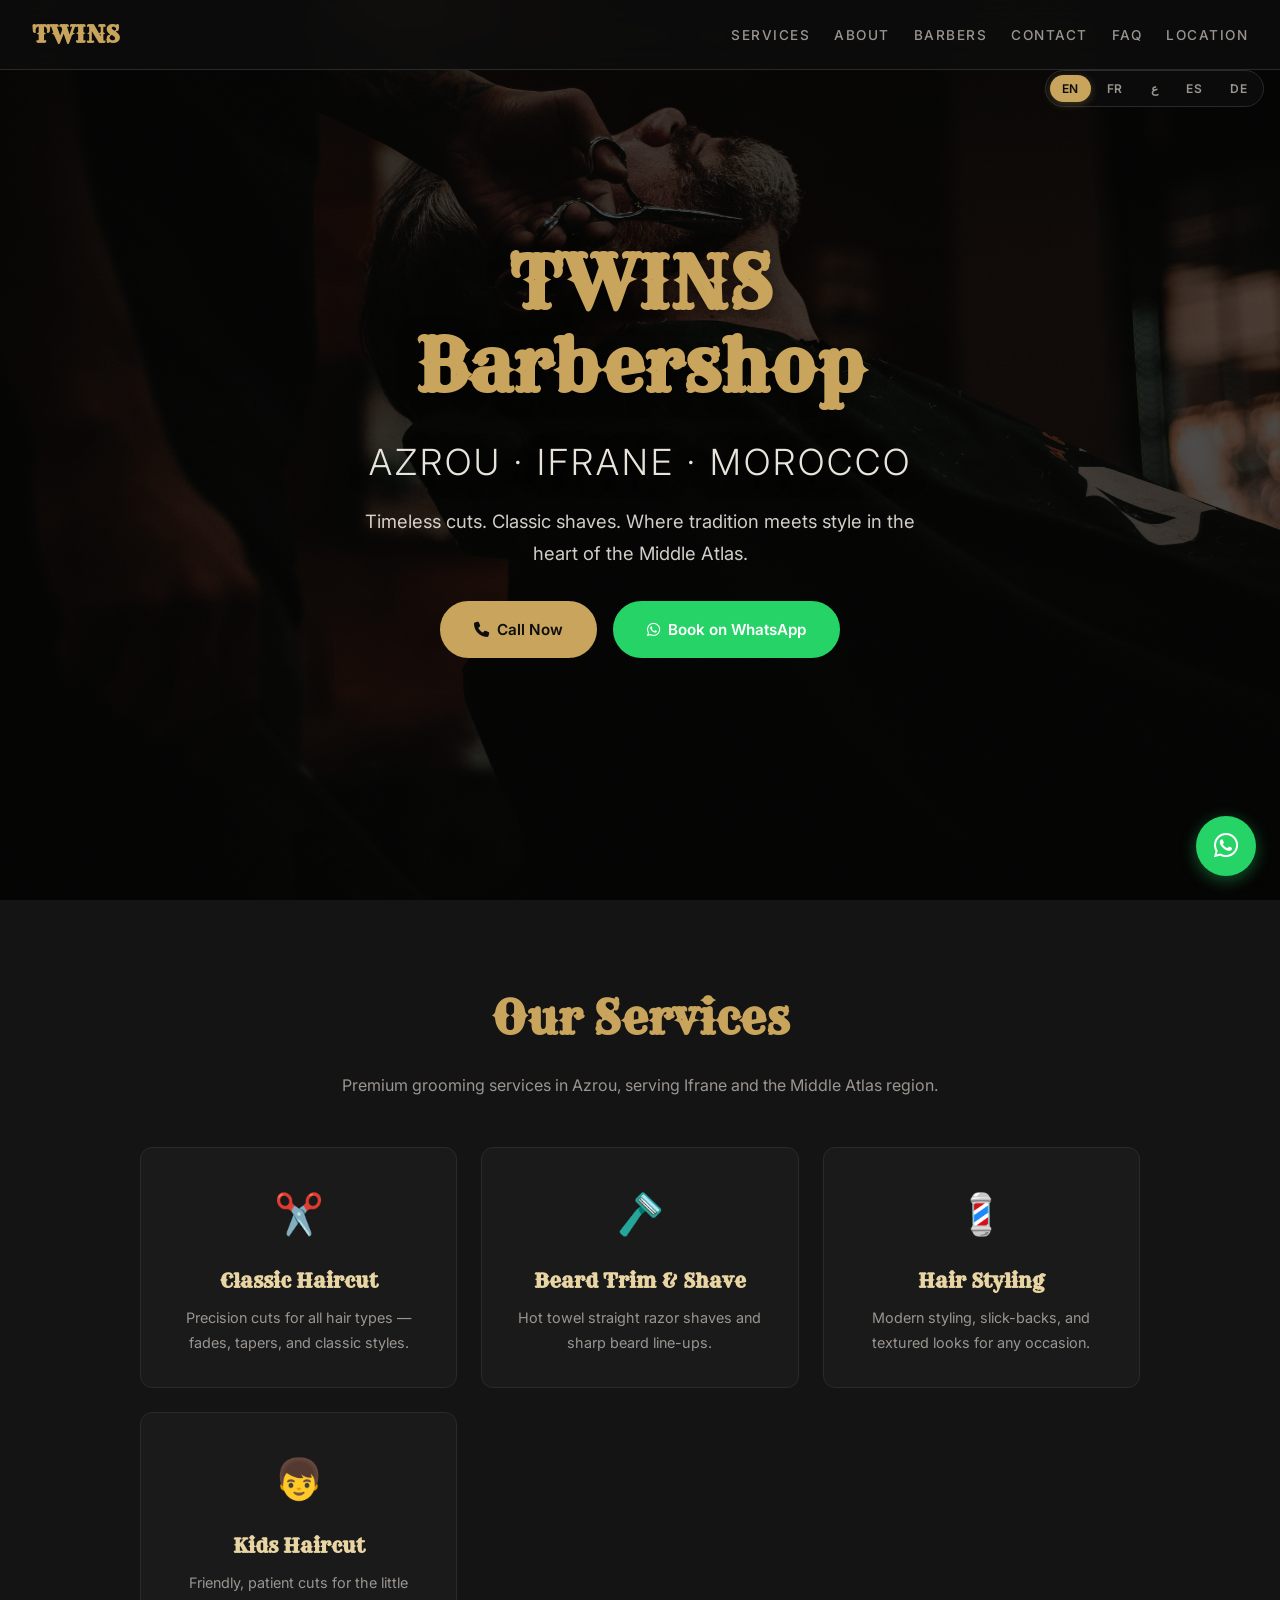
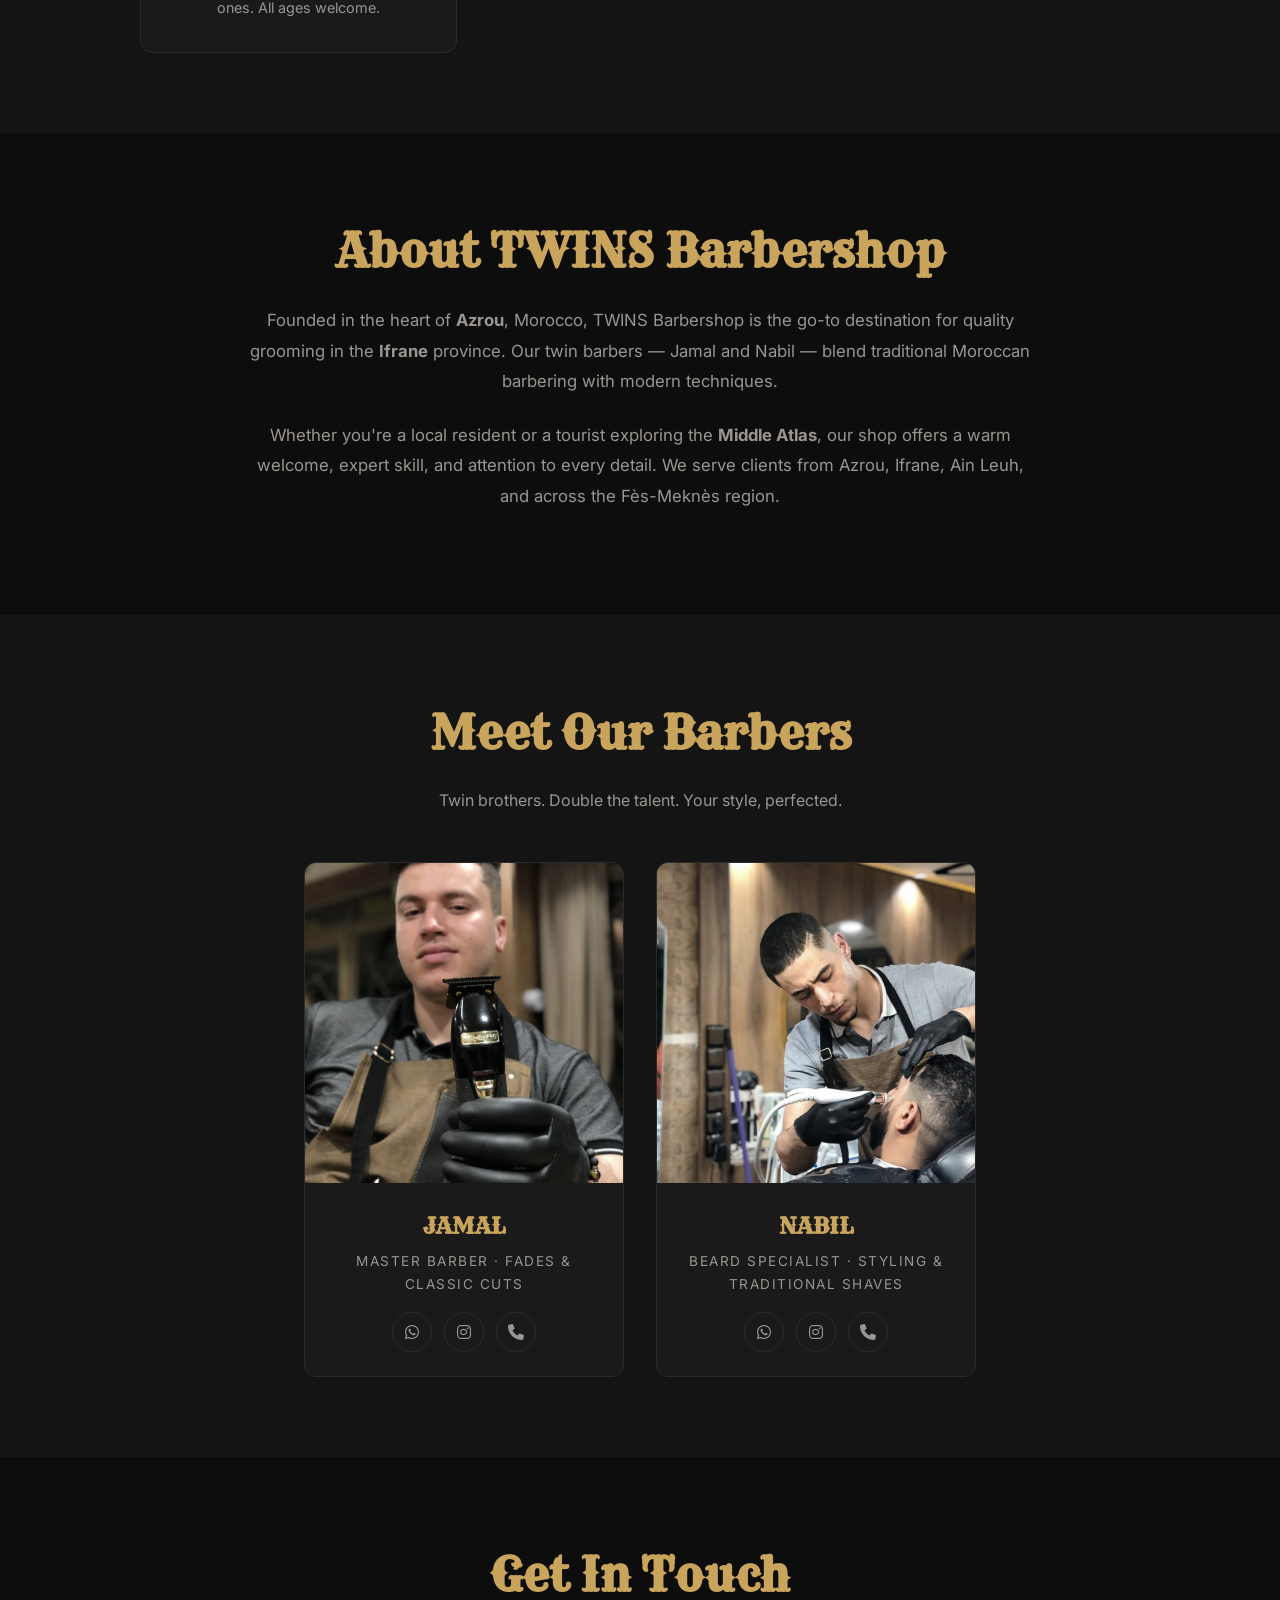
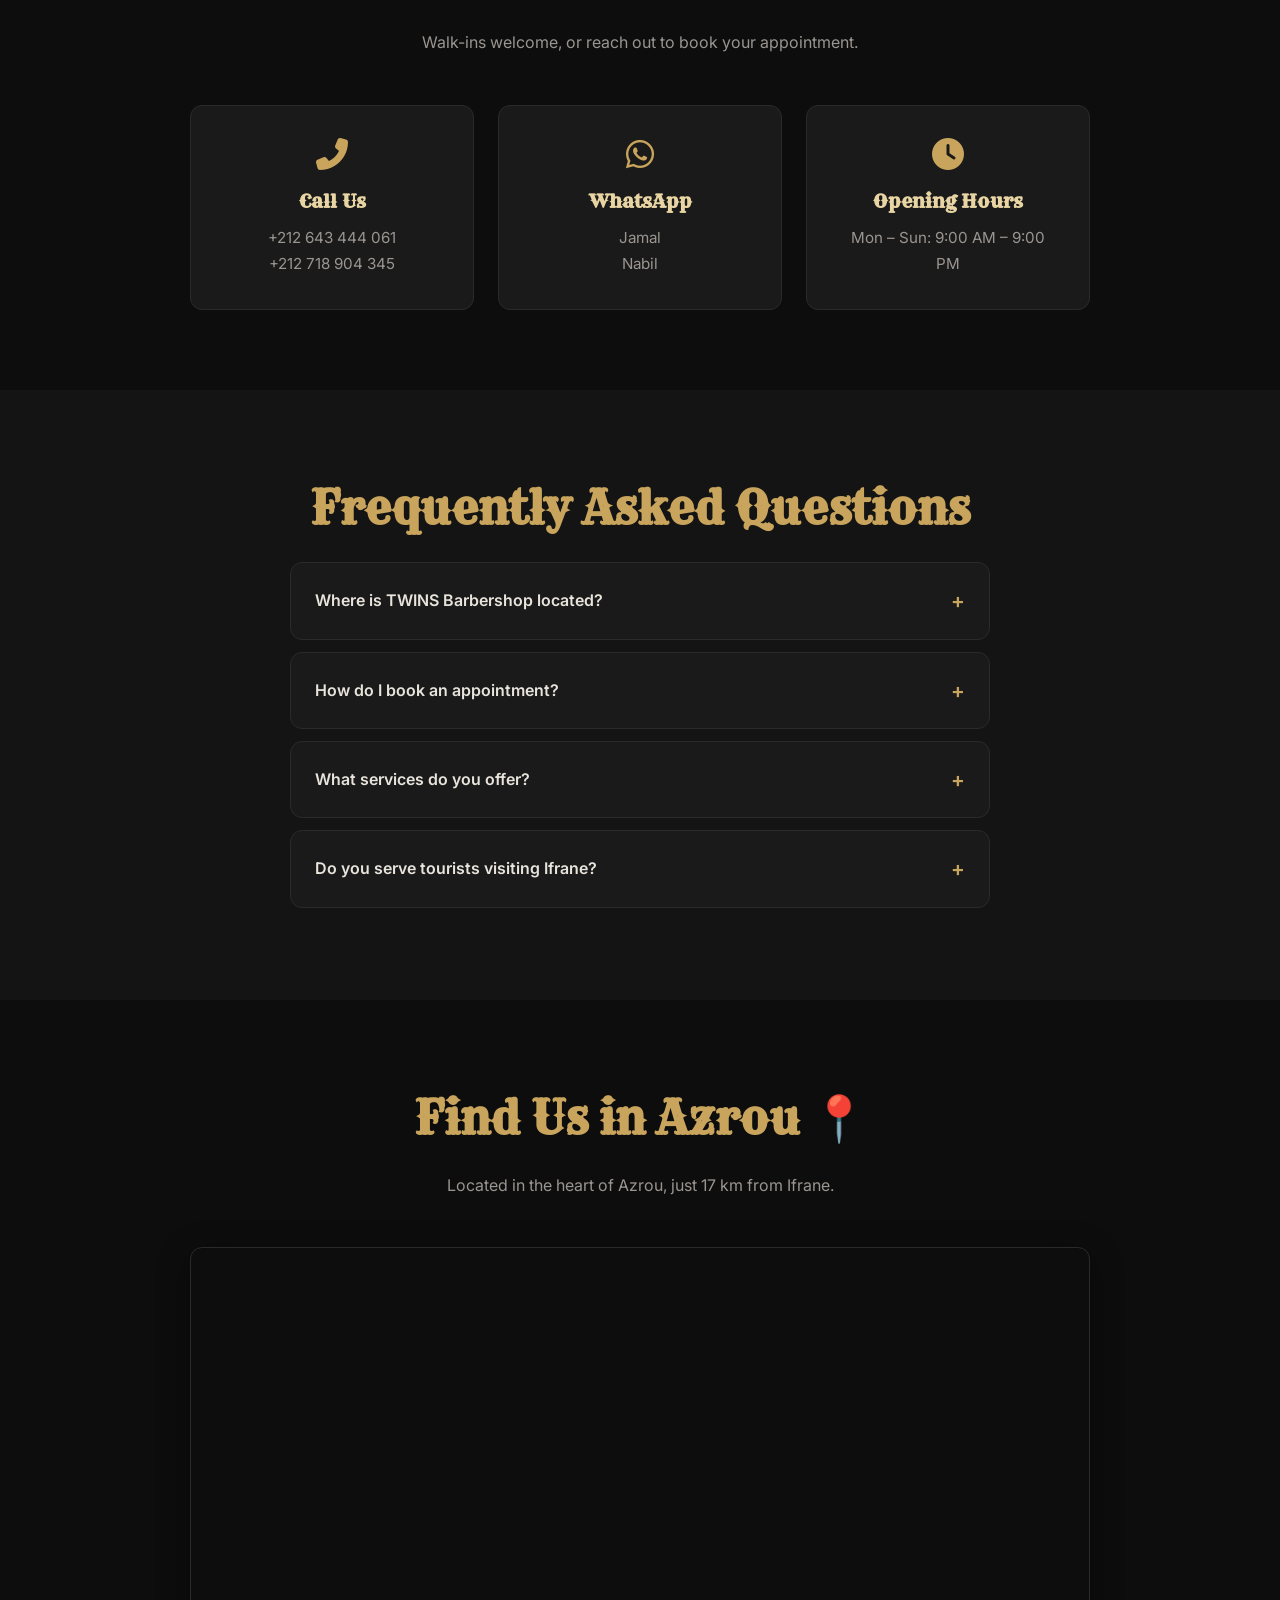
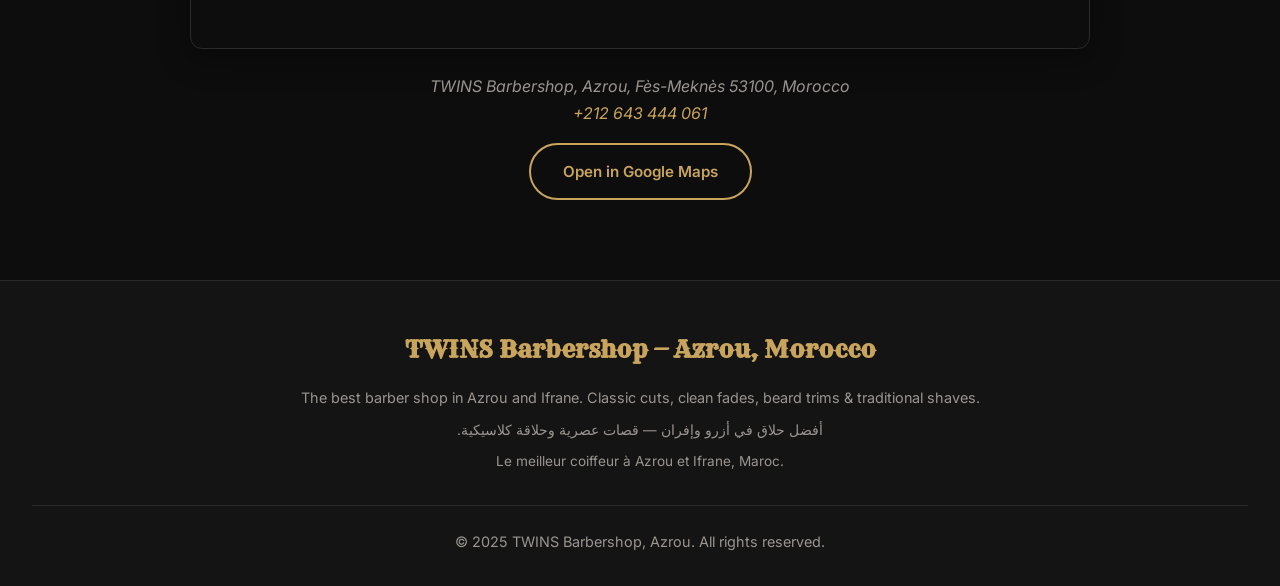
==== index.html @ 50f831d4 "TWINS" ====
<!DOCTYPE html>
<html lang="en">
<head>
  <meta charset="UTF-8">
  <meta name="viewport" content="width=device-width, initial-scale=1.0">

  <!-- ══════════════════════════════════════
       PRIMARY SEO META TAGS
       Highly optimized title + description targeting
       multilingual local keywords
  ══════════════════════════════════════ -->
  <title>TWINS Barbershop | Best Barber in Azrou & Ifrane | حلاق أزرو | Coiffeur Azrou</title>
  <meta name="description" content="TWINS Barbershop – The #1 barber in Azrou & Ifrane, Morocco. Classic haircuts, fades, beard trims & traditional shaves. Coiffeur Azrou, حلاق أزرو وإفران, peluquería Ifrane, Friseur Ifrane. Walk-ins welcome.">
  <meta name="keywords" content="barber azrou, barbershop ifrane, haircut morocco, coiffeur azrou, coiffeur ifrane, حلاق أزرو, حلاق إفران, peluquería ifrane, peluquería azrou, Friseur Ifrane, Friseur Azrou, TWINS barbershop, beard trim azrou, fade azrou, morocco barber, salon de coiffure azrou">
  <meta name="robots" content="index, follow">
  <meta name="author" content="TWINS Barbershop">
  <meta name="geo.region" content="MA-05">
  <meta name="geo.placename" content="Azrou, Ifrane, Morocco">
  <meta name="geo.position" content="33.443702;-5.228286">
  <meta name="ICBM" content="33.443702, -5.228286">
  <link rel="canonical" href="https://twins-barber.vercel.app/">

  <!-- ══════════════════════════════════════
       HREFLANG – Multi-language targeting (5 languages)
  ══════════════════════════════════════ -->
  <link rel="alternate" hreflang="en" href="https://twins-barber.vercel.app/">
  <link rel="alternate" hreflang="fr" href="https://twins-barber.vercel.app/">
  <link rel="alternate" hreflang="ar" href="https://twins-barber.vercel.app/">
  <link rel="alternate" hreflang="es" href="https://twins-barber.vercel.app/">
  <link rel="alternate" hreflang="de" href="https://twins-barber.vercel.app/">
  <link rel="alternate" hreflang="x-default" href="https://twins-barber.vercel.app/">

  <!-- ══════════════════════════════════════
       OPEN GRAPH (Facebook / WhatsApp shares)
  ══════════════════════════════════════ -->
  <meta property="og:type" content="local.business">
  <meta property="og:title" content="TWINS Barbershop – Best Barber in Azrou & Ifrane, Morocco">
  <meta property="og:description" content="Timeless cuts. Classic shaves. The best barbershop in Azrou and Ifrane. Book via WhatsApp. حلاق أزرو وإفران.">
  <meta property="og:url" content="https://twins-barber.vercel.app/">
  <meta property="og:image" content="https://twins-barber.vercel.app/TTT.png">
  <meta property="og:locale" content="en_US">
  <meta property="og:locale:alternate" content="fr_MA">
  <meta property="og:locale:alternate" content="ar_MA">
  <meta property="og:locale:alternate" content="es_ES">
  <meta property="og:locale:alternate" content="de_DE">
  <meta property="og:site_name" content="TWINS Barbershop">

  <!-- ══════════════════════════════════════
       TWITTER CARD
  ══════════════════════════════════════ -->
  <meta name="twitter:card" content="summary_large_image">
  <meta name="twitter:title" content="TWINS Barbershop – Azrou & Ifrane, Morocco">
  <meta name="twitter:description" content="Timeless cuts & classic shaves in Azrou and Ifrane. Walk-ins welcome.">
  <meta name="twitter:image" content="https://twins-barber.vercel.app/TTT.png">

  <!-- ══════════════════════════════════════
       STRUCTURED DATA – BarberShop (JSON-LD)
       #1 factor for Google Maps & local search
  ══════════════════════════════════════ -->
  <script type="application/ld+json">
  {
    "@context": "https://schema.org",
    "@type": "BarberShop",
    "name": "TWINS Barbershop",
    "alternateName": ["TWINS Barber Shop", "توينز حلاقة", "TWINS Coiffeur", "TWINS Peluquería", "TWINS Friseur"],
    "description": "TWINS Barbershop in Azrou, Morocco. Offering classic haircuts, fades, beard trims, and traditional shaves. The top barber in Azrou and Ifrane.",
    "url": "https://twins-barber.vercel.app/",
    "logo": "https://twins-barber.vercel.app/TTT.png",
    "image": "https://twins-barber.vercel.app/TTT.png",
    "telephone": "+212643444061",
    "priceRange": "$$",
    "currenciesAccepted": "MAD",
    "paymentAccepted": "Cash",
    "address": {
      "@type": "PostalAddress",
      "streetAddress": "Azrou",
      "addressLocality": "Azrou",
      "addressRegion": "Fès-Meknès",
      "postalCode": "53100",
      "addressCountry": "MA"
    },
    "geo": {
      "@type": "GeoCoordinates",
      "latitude": 33.443702,
      "longitude": -5.228286
    },
    "hasMap": "https://maps.app.goo.gl/sYo4V9RPTBpxhGgj9",
    "areaServed": [
      { "@type": "City", "name": "Azrou" },
      { "@type": "City", "name": "Ifrane" }
    ],
    "sameAs": [
      "https://instagram.com/jamalea23",
      "https://instagram.com/asahssah__"
    ],
    "employee": [
      { "@type": "Person", "name": "Jamal", "jobTitle": "Barber", "sameAs": "https://instagram.com/jamalea23" },
      { "@type": "Person", "name": "Nabil", "jobTitle": "Barber", "sameAs": "https://instagram.com/asahssah__" }
    ],
    "openingHours": "Mo-Su 09:00-21:00"
  }
  </script>

  <!-- FAQ Structured Data for "People Also Ask" -->
  <script type="application/ld+json">
  {
    "@context": "https://schema.org",
    "@type": "FAQPage",
    "mainEntity": [
      {
        "@type": "Question", "name": "Where is TWINS Barbershop located?",
        "acceptedAnswer": { "@type": "Answer", "text": "TWINS Barbershop is located in Azrou, Morocco, near Ifrane (17 km). Find us on Google Maps." }
      },
      {
        "@type": "Question", "name": "How do I book at TWINS Barbershop Azrou?",
        "acceptedAnswer": { "@type": "Answer", "text": "Book via WhatsApp: Jamal +212643444061 or Nabil +212718904345. Walk-ins welcome." }
      },
      {
        "@type": "Question", "name": "What services does TWINS Barbershop offer?",
        "acceptedAnswer": { "@type": "Answer", "text": "Classic haircuts, fades, beard trims, and traditional straight razor shaves." }
      },
      {
        "@type": "Question", "name": "أين يقع صالون TWINS للحلاقة؟",
        "acceptedAnswer": { "@type": "Answer", "text": "يقع صالون TWINS للحلاقة في مدينة أزرو بالمغرب، ويخدم عملاء من إفران أيضاً." }
      },
      {
        "@type": "Question", "name": "Où se trouve TWINS Barbershop ?",
        "acceptedAnswer": { "@type": "Answer", "text": "TWINS Barbershop est situé à Azrou, Maroc, à 17 km d'Ifrane." }
      }
    ]
  }
  </script>

  <!-- Fonts & Icons -->
  <link rel="stylesheet" href="style.css">
  <link rel="icon" type="image/png" href="TTT.png">
  <link rel="apple-touch-icon" href="TTT.png">
  <link rel="stylesheet" href="https://cdnjs.cloudflare.com/ajax/libs/font-awesome/6.5.0/css/all.min.css">
  <link rel="preconnect" href="https://fonts.googleapis.com">
  <link rel="preconnect" href="https://fonts.gstatic.com" crossorigin>
  <link rel="preconnect" href="https://cdnjs.cloudflare.com">
</head>

<body>

  <!-- ══════════════════════════════════════
       LANGUAGE SWITCHER – 5 languages
  ══════════════════════════════════════ -->
  <div class="lang-switcher" id="langSwitcher" role="navigation" aria-label="Language switcher">
    <button class="lang-btn active" data-lang="en" aria-label="English">EN</button>
    <button class="lang-btn" data-lang="fr" aria-label="Français">FR</button>
    <button class="lang-btn" data-lang="ar" aria-label="العربية">ع</button>
    <button class="lang-btn" data-lang="es" aria-label="Español">ES</button>
    <button class="lang-btn" data-lang="de" aria-label="Deutsch">DE</button>
  </div>

  <!-- ══════════════════════════════════════
       NAVIGATION – Anchor links for internal SEO
  ══════════════════════════════════════ -->
  <nav class="navbar" id="navbar">
    <a href="#" class="nav-logo">TWINS</a>
    <button class="nav-toggle" id="navToggle" aria-label="Toggle navigation"><i class="fas fa-bars"></i></button>
    <ul class="nav-links" id="navLinks">
      <li><a href="#services" data-i18n="nav_services">Services</a></li>
      <li><a href="#about" data-i18n="nav_about">About</a></li>
      <li><a href="#team" data-i18n="nav_team">Barbers</a></li>
      <li><a href="#contact" data-i18n="nav_contact">Contact</a></li>
      <li><a href="#faq" data-i18n="nav_faq">FAQ</a></li>
      <li><a href="#map" data-i18n="nav_map">Location</a></li>
    </ul>
  </nav>

  <!-- ══════════════════════════════════════
       HERO SECTION – H1 with primary keywords
  ══════════════════════════════════════ -->
  <section class="hero" id="hero" aria-label="Hero banner">
    <div class="hero-bg" role="img" aria-label="TWINS Barbershop interior in Azrou Morocco"></div>
    <div class="hero-content">
      <h1 data-i18n="hero_title">TWINS<br>Barbershop<br><span style="font-size:0.5em;color:var(--text-light);font-family:var(--font-body);font-weight:300;letter-spacing:3px;">AZROU · IFRANE · MOROCCO</span></h1>
      <p class="hero-sub" data-i18n="hero_sub">Timeless cuts. Classic shaves. Where tradition meets style in the heart of the Middle Atlas.</p>
      <div class="hero-cta">
        <a href="tel:+212643444061" class="btn btn-gold" id="cta-call"><i class="fas fa-phone"></i> <span data-i18n="cta_call">Call Now</span></a>
        <a href="https://wa.me/212643444061" target="_blank" rel="noopener noreferrer" class="btn btn-whatsapp" id="cta-whatsapp"><i class="fab fa-whatsapp"></i> <span data-i18n="cta_whatsapp">Book on WhatsApp</span></a>
      </div>
    </div>
  </section>

  <!-- ══════════════════════════════════════
       SERVICES SECTION
  ══════════════════════════════════════ -->
  <section class="section services" id="services" aria-labelledby="services-heading">
    <h2 class="section-title" id="services-heading" data-i18n="services_title">Our Services</h2>
    <p class="section-subtitle" data-i18n="services_sub">Premium grooming services in Azrou, serving Ifrane and the Middle Atlas region.</p>
    <div class="services-grid">
      <div class="service-card reveal">
        <div class="service-icon">✂️</div>
        <h3 data-i18n="svc_haircut_t">Classic Haircut</h3>
        <p data-i18n="svc_haircut_d">Precision cuts for all hair types — fades, tapers, and classic styles.</p>
      </div>
      <div class="service-card reveal">
        <div class="service-icon">🪒</div>
        <h3 data-i18n="svc_beard_t">Beard Trim & Shave</h3>
        <p data-i18n="svc_beard_d">Hot towel straight razor shaves and sharp beard line-ups.</p>
      </div>
      <div class="service-card reveal">
        <div class="service-icon">💈</div>
        <h3 data-i18n="svc_styling_t">Hair Styling</h3>
        <p data-i18n="svc_styling_d">Modern styling, slick-backs, and textured looks for any occasion.</p>
      </div>
      <div class="service-card reveal">
        <div class="service-icon">👦</div>
        <h3 data-i18n="svc_kids_t">Kids Haircut</h3>
        <p data-i18n="svc_kids_d">Friendly, patient cuts for the little ones. All ages welcome.</p>
      </div>
    </div>
  </section>

  <!-- ══════════════════════════════════════
       ABOUT SECTION – Local keyword-rich content
  ══════════════════════════════════════ -->
  <section class="section about" id="about" aria-labelledby="about-heading">
    <h2 class="section-title" id="about-heading" data-i18n="about_title">About TWINS Barbershop</h2>
    <div class="about-content">
      <p data-i18n="about_p1">Founded in the heart of <strong>Azrou</strong>, Morocco, TWINS Barbershop is the go-to destination for quality grooming in the <strong>Ifrane</strong> province. Our twin barbers — Jamal and Nabil — blend traditional Moroccan barbering with modern techniques.</p>
      <p data-i18n="about_p2">Whether you're a local resident or a tourist exploring the <strong>Middle Atlas</strong>, our shop offers a warm welcome, expert skill, and attention to every detail. We serve clients from Azrou, Ifrane, Ain Leuh, and across the Fès-Meknès region.</p>
    </div>
  </section>

  <!-- ══════════════════════════════════════
       TEAM SECTION
  ══════════════════════════════════════ -->
  <section class="section team" id="team" aria-labelledby="team-heading">
    <h2 class="section-title" id="team-heading" data-i18n="team_title">Meet Our Barbers</h2>
    <p class="section-subtitle" data-i18n="team_sub">Twin brothers. Double the talent. Your style, perfected.</p>
    <div class="team-grid">
      <article class="team-card reveal">
        <img src="jamal.jpg" alt="Jamal – expert barber at TWINS Barbershop Azrou, Morocco" width="320" height="320" loading="lazy">
        <div class="team-card-body">
          <h3>JAMAL</h3>
          <p class="role" data-i18n="jamal_role">Master Barber · Fades & Classic Cuts</p>
          <div class="team-social">
            <a href="https://wa.me/212643444061" target="_blank" rel="noopener noreferrer" aria-label="Book with Jamal on WhatsApp"><i class="fab fa-whatsapp"></i></a>
            <a href="https://instagram.com/jamalea23" target="_blank" rel="noopener noreferrer" aria-label="Jamal Instagram"><i class="fab fa-instagram"></i></a>
            <a href="tel:+212643444061" aria-label="Call Jamal"><i class="fas fa-phone"></i></a>
          </div>
        </div>
      </article>
      <article class="team-card reveal">
        <img src="nabil.png" alt="Nabil – expert barber at TWINS Barbershop Azrou, near Ifrane Morocco" width="320" height="320" loading="lazy">
        <div class="team-card-body">
          <h3>NABIL</h3>
          <p class="role" data-i18n="nabil_role">Beard Specialist · Styling & Traditional Shaves</p>
          <div class="team-social">
            <a href="https://wa.me/212718904345" target="_blank" rel="noopener noreferrer" aria-label="Book with Nabil on WhatsApp"><i class="fab fa-whatsapp"></i></a>
            <a href="https://instagram.com/asahssah__" target="_blank" rel="noopener noreferrer" aria-label="Nabil Instagram"><i class="fab fa-instagram"></i></a>
            <a href="tel:+212718904345" aria-label="Call Nabil"><i class="fas fa-phone"></i></a>
          </div>
        </div>
      </article>
    </div>
  </section>

  <!-- ══════════════════════════════════════
       CONTACT SECTION
  ══════════════════════════════════════ -->
  <section class="section contact" id="contact" aria-labelledby="contact-heading">
    <h2 class="section-title" id="contact-heading" data-i18n="contact_title">Get In Touch</h2>
    <p class="section-subtitle" data-i18n="contact_sub">Walk-ins welcome, or reach out to book your appointment.</p>
    <div class="contact-grid">
      <div class="contact-card reveal">
        <i class="fas fa-phone-alt"></i>
        <h3 data-i18n="contact_call">Call Us</h3>
        <p><a href="tel:+212643444061">+212 643 444 061</a></p>
        <p><a href="tel:+212718904345">+212 718 904 345</a></p>
      </div>
      <div class="contact-card reveal">
        <i class="fab fa-whatsapp"></i>
        <h3>WhatsApp</h3>
        <p><a href="https://wa.me/212643444061" target="_blank" rel="noopener noreferrer">Jamal</a></p>
        <p><a href="https://wa.me/212718904345" target="_blank" rel="noopener noreferrer">Nabil</a></p>
      </div>
      <div class="contact-card reveal">
        <i class="fas fa-clock"></i>
        <h3 data-i18n="contact_hours">Opening Hours</h3>
        <p data-i18n="contact_hours_v">Mon – Sun: 9:00 AM – 9:00 PM</p>
      </div>
    </div>
  </section>

  <!-- ══════════════════════════════════════
       FAQ SECTION – Mirrors JSON-LD for SEO
  ══════════════════════════════════════ -->
  <section class="section faq" id="faq" aria-labelledby="faq-heading">
    <h2 class="section-title" id="faq-heading" data-i18n="faq_title">Frequently Asked Questions</h2>
    <div class="faq-list">
      <details><summary data-i18n="faq1_q">Where is TWINS Barbershop located?</summary><p data-i18n="faq1_a">We are in <strong>Azrou, Morocco</strong>, only 17 km from Ifrane. <a href="https://maps.app.goo.gl/sYo4V9RPTBpxhGgj9" target="_blank" rel="noopener noreferrer">Get directions</a>.</p></details>
      <details><summary data-i18n="faq2_q">How do I book an appointment?</summary><p data-i18n="faq2_a">WhatsApp us: <a href="https://wa.me/212643444061" target="_blank" rel="noopener noreferrer">Jamal</a> or <a href="https://wa.me/212718904345" target="_blank" rel="noopener noreferrer">Nabil</a>. Walk-ins are always welcome too.</p></details>
      <details><summary data-i18n="faq3_q">What services do you offer?</summary><p data-i18n="faq3_a">Classic haircuts, fades, beard trims, straight razor shaves, hair styling, and kids haircuts.</p></details>
      <details><summary data-i18n="faq4_q">Do you serve tourists visiting Ifrane?</summary><p data-i18n="faq4_a">Absolutely! We welcome tourists and visitors from Ifrane, the Middle Atlas, and beyond. We speak Arabic, French, and basic English.</p></details>
    </div>
  </section>

  <!-- ══════════════════════════════════════
       MAP / LOCATION SECTION
  ══════════════════════════════════════ -->
  <section class="section map-section" id="map" aria-labelledby="map-heading">
    <h2 class="section-title" id="map-heading" data-i18n="map_title">Find Us in Azrou 📍</h2>
    <p class="section-subtitle" data-i18n="map_sub">Located in the heart of Azrou, just 17 km from Ifrane.</p>
    <div class="map-wrapper reveal">
      <iframe title="TWINS Barbershop location – Azrou, Morocco" src="https://www.google.com/maps/embed?pb=!1m14!1m8!1m3!1d208.07594194669787!2d-5.228286848462424!3d33.44370282393293!3m2!1i1024!2i768!4f13.1!3m3!1m2!1s0xda1c5006e387a97%3A0x67ed464939c191cb!2sTWINS%20Barber%20Shop.!5e0!3m2!1sen!2sma!4v1745496062080!5m2!1sen!2sma" allowfullscreen="" loading="lazy" referrerpolicy="no-referrer-when-downgrade" aria-label="TWINS Barbershop on Google Maps, Azrou"></iframe>
    </div>
    <div class="map-address">
      <address>TWINS Barbershop, Azrou, Fès-Meknès 53100, Morocco<br><a href="tel:+212643444061">+212 643 444 061</a></address>
      <a href="https://maps.app.goo.gl/sYo4V9RPTBpxhGgj9" target="_blank" rel="noopener noreferrer" class="btn btn-outline" style="margin-top:1rem;" data-i18n="map_btn">Open in Google Maps</a>
    </div>
  </section>

  <!-- ══════════════════════════════════════
       FOOTER
  ══════════════════════════════════════ -->
  <footer class="footer" id="footer">
    <h3>TWINS Barbershop — Azrou, Morocco</h3>
    <p data-i18n="footer_desc">The best barber shop in Azrou and Ifrane. Classic cuts, clean fades, beard trims & traditional shaves.</p>
    <p lang="ar" dir="rtl" style="font-size:0.85em;">أفضل حلاق في أزرو وإفران — قصات عصرية وحلاقة كلاسيكية.</p>
    <p lang="fr" style="font-size:0.85em;">Le meilleur coiffeur à Azrou et Ifrane, Maroc.</p>
    <p class="footer-copy">&copy; 2025 TWINS Barbershop, Azrou. All rights reserved.</p>
  </footer>

  <!-- ══════════════════════════════════════
       WHATSAPP FLOATING BUTTON (always visible CTA)
  ══════════════════════════════════════ -->
  <a href="https://wa.me/212643444061" target="_blank" rel="noopener noreferrer" class="whatsapp-float" aria-label="Chat on WhatsApp">
    <i class="fab fa-whatsapp"></i>
  </a>

  <!-- ══════════════════════════════════════
       JAVASCRIPT – Language Switcher, Nav Toggle, Scroll Animations
  ══════════════════════════════════════ -->
  <script>
  /* === MULTILINGUAL TRANSLATIONS ===
     Natural translations for all 5 languages */
  const T = {
    en: {
      nav_services:"Services", nav_about:"About", nav_team:"Barbers", nav_contact:"Contact", nav_faq:"FAQ", nav_map:"Location",
      hero_title:'TWINS Barbershop<br><span style="font-size:0.5em;color:var(--text-light);font-family:var(--font-body);font-weight:300;letter-spacing:3px;">AZROU · IFRANE · MOROCCO</span>',
      hero_sub:"Timeless cuts. Classic shaves. Where tradition meets style in the heart of the Middle Atlas.",
      cta_call:"Call Now", cta_whatsapp:"Book on WhatsApp",
      services_title:"Our Services", services_sub:"Premium grooming services in Azrou, serving Ifrane and the Middle Atlas region.",
      svc_haircut_t:"Classic Haircut", svc_haircut_d:"Precision cuts for all hair types — fades, tapers, and classic styles.",
      svc_beard_t:"Beard Trim & Shave", svc_beard_d:"Hot towel straight razor shaves and sharp beard line-ups.",
      svc_styling_t:"Hair Styling", svc_styling_d:"Modern styling, slick-backs, and textured looks for any occasion.",
      svc_kids_t:"Kids Haircut", svc_kids_d:"Friendly, patient cuts for the little ones. All ages welcome.",
      about_title:"About TWINS Barbershop",
      about_p1:'Founded in the heart of <strong>Azrou</strong>, Morocco, TWINS Barbershop is the go-to destination for quality grooming in the <strong>Ifrane</strong> province. Our twin barbers — Jamal and Nabil — blend traditional Moroccan barbering with modern techniques.',
      about_p2:'Whether you\'re a local resident or a tourist exploring the <strong>Middle Atlas</strong>, our shop offers a warm welcome, expert skill, and attention to every detail. We serve clients from Azrou, Ifrane, Ain Leuh, and across the Fès-Meknès region.',
      team_title:"Meet Our Barbers", team_sub:"Twin brothers. Double the talent. Your style, perfected.",
      jamal_role:"Master Barber · Fades & Classic Cuts", nabil_role:"Beard Specialist · Styling & Traditional Shaves",
      contact_title:"Get In Touch", contact_sub:"Walk-ins welcome, or reach out to book your appointment.",
      contact_call:"Call Us", contact_hours:"Opening Hours", contact_hours_v:"Mon – Sun: 9:00 AM – 9:00 PM",
      faq_title:"Frequently Asked Questions",
      faq1_q:"Where is TWINS Barbershop located?", faq1_a:'We are in <strong>Azrou, Morocco</strong>, only 17 km from Ifrane. <a href="https://maps.app.goo.gl/sYo4V9RPTBpxhGgj9" target="_blank" rel="noopener noreferrer">Get directions</a>.',
      faq2_q:"How do I book an appointment?", faq2_a:'WhatsApp us: <a href="https://wa.me/212643444061" target="_blank">Jamal</a> or <a href="https://wa.me/212718904345" target="_blank">Nabil</a>. Walk-ins are always welcome too.',
      faq3_q:"What services do you offer?", faq3_a:"Classic haircuts, fades, beard trims, straight razor shaves, hair styling, and kids haircuts.",
      faq4_q:"Do you serve tourists visiting Ifrane?", faq4_a:"Absolutely! We welcome tourists and visitors from Ifrane, the Middle Atlas, and beyond.",
      map_title:"Find Us in Azrou 📍", map_sub:"Located in the heart of Azrou, just 17 km from Ifrane.", map_btn:"Open in Google Maps",
      footer_desc:"The best barber shop in Azrou and Ifrane. Classic cuts, clean fades, beard trims & traditional shaves."
    },
    fr: {
      nav_services:"Services", nav_about:"À propos", nav_team:"Coiffeurs", nav_contact:"Contact", nav_faq:"FAQ", nav_map:"Emplacement",
      hero_title:'TWINS Barbershop<br><span style="font-size:0.5em;color:var(--text-light);font-family:var(--font-body);font-weight:300;letter-spacing:3px;">AZROU · IFRANE · MAROC</span>',
      hero_sub:"Coupes intemporelles. Rasages classiques. Le meilleur salon de coiffure à Azrou et Ifrane, au cœur du Moyen Atlas.",
      cta_call:"Appeler", cta_whatsapp:"Réserver sur WhatsApp",
      services_title:"Nos Services", services_sub:"Services de coiffure premium à Azrou, desservant Ifrane et toute la région du Moyen Atlas.",
      svc_haircut_t:"Coupe Classique", svc_haircut_d:"Coupes de précision pour tous types de cheveux — dégradés, tapers et styles classiques.",
      svc_beard_t:"Barbe & Rasage", svc_beard_d:"Rasage au rasoir droit avec serviette chaude et taille de barbe soignée.",
      svc_styling_t:"Coiffage", svc_styling_d:"Coiffage moderne, slick-backs et looks texturés pour toutes les occasions.",
      svc_kids_t:"Coupe Enfant", svc_kids_d:"Coupes adaptées pour les enfants. Tous âges bienvenus.",
      about_title:"À propos de TWINS",
      about_p1:'Fondé au cœur d\'<strong>Azrou</strong>, Maroc, TWINS Barbershop est la référence en matière de coiffure dans la province d\'<strong>Ifrane</strong>. Nos barbiers jumeaux — Jamal et Nabil — allient la tradition du barbier marocain aux techniques modernes.',
      about_p2:'Que vous soyez résident ou touriste explorant le <strong>Moyen Atlas</strong>, notre salon vous offre un accueil chaleureux et un savoir-faire expert. Nous servons Azrou, Ifrane, Ain Leuh et toute la région Fès-Meknès.',
      team_title:"Nos Coiffeurs", team_sub:"Frères jumeaux. Double talent. Votre style, perfectionné.",
      jamal_role:"Maître Coiffeur · Dégradés & Coupes Classiques", nabil_role:"Spécialiste Barbe · Coiffage & Rasage Traditionnel",
      contact_title:"Contactez-nous", contact_sub:"Sans rendez-vous ou contactez-nous pour réserver.",
      contact_call:"Appelez-nous", contact_hours:"Horaires", contact_hours_v:"Lun – Dim : 9h00 – 21h00",
      faq_title:"Questions Fréquentes",
      faq1_q:"Où se trouve TWINS Barbershop ?", faq1_a:'Nous sommes à <strong>Azrou, Maroc</strong>, à seulement 17 km d\'Ifrane. <a href="https://maps.app.goo.gl/sYo4V9RPTBpxhGgj9" target="_blank">Itinéraire</a>.',
      faq2_q:"Comment prendre rendez-vous ?", faq2_a:'Par WhatsApp : <a href="https://wa.me/212643444061" target="_blank">Jamal</a> ou <a href="https://wa.me/212718904345" target="_blank">Nabil</a>. Sans rendez-vous aussi.',
      faq3_q:"Quels services proposez-vous ?", faq3_a:"Coupes classiques, dégradés, taille de barbe, rasage au rasoir, coiffage et coupes enfants.",
      faq4_q:"Acceptez-vous les touristes d'Ifrane ?", faq4_a:"Bien sûr ! Nous accueillons les touristes d'Ifrane, du Moyen Atlas et d'ailleurs.",
      map_title:"Trouvez-nous à Azrou 📍", map_sub:"Au cœur d'Azrou, à seulement 17 km d'Ifrane.", map_btn:"Ouvrir dans Google Maps",
      footer_desc:"Le meilleur salon de coiffure à Azrou et Ifrane. Coupes classiques, dégradés, barbe et rasage traditionnel."
    },
    ar: {
      nav_services:"الخدمات", nav_about:"من نحن", nav_team:"الحلاقون", nav_contact:"اتصل بنا", nav_faq:"الأسئلة", nav_map:"الموقع",
      hero_title:'صالون TWINS للحلاقة<br><span style="font-size:0.5em;color:var(--text-light);font-family:var(--font-body);font-weight:300;letter-spacing:3px;">أزرو · إفران · المغرب</span>',
      hero_sub:"قصات خالدة. حلاقة كلاسيكية. حيث يلتقي التراث بالأناقة في قلب الأطلس المتوسط.",
      cta_call:"اتصل الآن", cta_whatsapp:"احجز عبر واتساب",
      services_title:"خدماتنا", services_sub:"خدمات حلاقة متميزة في أزرو، نخدم إفران وكل منطقة الأطلس المتوسط.",
      svc_haircut_t:"قصة شعر كلاسيكية", svc_haircut_d:"قصات دقيقة لجميع أنواع الشعر — تدريج، تصفيف كلاسيكي وعصري.",
      svc_beard_t:"تهذيب اللحية والحلاقة", svc_beard_d:"حلاقة بالموس التقليدي مع منشفة ساخنة وتهذيب اللحية.",
      svc_styling_t:"تصفيف الشعر", svc_styling_d:"تصفيف عصري وإطلالات متنوعة لكل المناسبات.",
      svc_kids_t:"قصة أطفال", svc_kids_d:"قصات مريحة للأطفال بكل صبر واهتمام. جميع الأعمار مرحب بها.",
      about_title:"عن صالون TWINS",
      about_p1:'تأسس في قلب <strong>أزرو</strong> بالمغرب، صالون TWINS هو الوجهة المثالية للعناية بالمظهر في إقليم <strong>إفران</strong>. حلاقونا التوأم — جمال ونبيل — يمزجون بين الحلاقة المغربية التقليدية والتقنيات الحديثة.',
      about_p2:'سواء كنت من سكان المنطقة أو سائحاً يستكشف <strong>الأطلس المتوسط</strong>، صالوننا يقدم لك ترحيباً حاراً ومهارة احترافية. نخدم عملاء من أزرو، إفران، عين اللوح وكل جهة فاس-مكناس.',
      team_title:"تعرف على حلاقينا", team_sub:"أخوان توأم. موهبة مضاعفة. أسلوبك، بإتقان.",
      jamal_role:"حلاق خبير · تدريج وقصات كلاسيكية", nabil_role:"متخصص اللحية · تصفيف وحلاقة تقليدية",
      contact_title:"تواصل معنا", contact_sub:"بدون موعد أو تواصل معنا لحجز موعدك.",
      contact_call:"اتصل بنا", contact_hours:"ساعات العمل", contact_hours_v:"الإثنين – الأحد: 9:00 صباحاً – 9:00 مساءً",
      faq_title:"الأسئلة الشائعة",
      faq1_q:"أين يقع صالون TWINS؟", faq1_a:'نحن في <strong>أزرو، المغرب</strong>، على بعد 17 كم فقط من إفران. <a href="https://maps.app.goo.gl/sYo4V9RPTBpxhGgj9" target="_blank">احصل على الاتجاهات</a>.',
      faq2_q:"كيف أحجز موعداً؟", faq2_a:'عبر واتساب: <a href="https://wa.me/212643444061" target="_blank">جمال</a> أو <a href="https://wa.me/212718904345" target="_blank">نبيل</a>. بدون موعد مرحب به أيضاً.',
      faq3_q:"ما الخدمات التي تقدمونها؟", faq3_a:"قصات كلاسيكية، تدريج، تهذيب اللحية، حلاقة بالموس، تصفيف وقصات أطفال.",
      faq4_q:"هل تستقبلون السياح من إفران؟", faq4_a:"بالتأكيد! نرحب بالسياح والزوار من إفران والأطلس المتوسط وما بعده.",
      map_title:"📍 موقعنا في أزرو", map_sub:"في قلب أزرو، على بعد 17 كم فقط من إفران.", map_btn:"افتح في خرائط جوجل",
      footer_desc:"أفضل صالون حلاقة في أزرو وإفران. قصات كلاسيكية، تدريج، لحية وحلاقة تقليدية."
    },
    es: {
      nav_services:"Servicios", nav_about:"Nosotros", nav_team:"Barberos", nav_contact:"Contacto", nav_faq:"FAQ", nav_map:"Ubicación",
      hero_title:'TWINS Barbershop<br><span style="font-size:0.5em;color:var(--text-light);font-family:var(--font-body);font-weight:300;letter-spacing:3px;">AZROU · IFRANE · MARRUECOS</span>',
      hero_sub:"Cortes atemporales. Afeitados clásicos. La mejor peluquería en Azrou e Ifrane, en el corazón del Atlas Medio.",
      cta_call:"Llamar ahora", cta_whatsapp:"Reservar por WhatsApp",
      services_title:"Nuestros Servicios", services_sub:"Servicios de peluquería premium en Azrou, sirviendo a Ifrane y toda la región del Atlas Medio.",
      svc_haircut_t:"Corte Clásico", svc_haircut_d:"Cortes de precisión para todo tipo de cabello — degradados y estilos clásicos.",
      svc_beard_t:"Barba y Afeitado", svc_beard_d:"Afeitado con navaja y toalla caliente, perfilado de barba perfecto.",
      svc_styling_t:"Peinado", svc_styling_d:"Estilos modernos y looks con textura para cualquier ocasión.",
      svc_kids_t:"Corte Infantil", svc_kids_d:"Cortes amigables para los más pequeños. Todas las edades bienvenidos.",
      about_title:"Sobre TWINS Barbershop",
      about_p1:'Fundado en el corazón de <strong>Azrou</strong>, Marruecos, TWINS Barbershop es el destino ideal para el cuidado personal en la provincia de <strong>Ifrane</strong>. Nuestros barberos gemelos — Jamal y Nabil — combinan la tradición marroquí con técnicas modernas.',
      about_p2:'Ya seas residente local o turista explorando el <strong>Atlas Medio</strong>, nuestro salón te ofrece una cálida bienvenida y habilidad experta. Atendemos clientes de Azrou, Ifrane, Ain Leuh y toda la región Fès-Meknès.',
      team_title:"Nuestros Barberos", team_sub:"Hermanos gemelos. Doble talento. Tu estilo, perfeccionado.",
      jamal_role:"Barbero Maestro · Degradados y Cortes Clásicos", nabil_role:"Especialista en Barba · Peinado y Afeitado Tradicional",
      contact_title:"Contáctanos", contact_sub:"Sin cita previa o contáctanos para reservar.",
      contact_call:"Llámanos", contact_hours:"Horario", contact_hours_v:"Lun – Dom: 9:00 – 21:00",
      faq_title:"Preguntas Frecuentes",
      faq1_q:"¿Dónde está TWINS Barbershop?", faq1_a:'Estamos en <strong>Azrou, Marruecos</strong>, a solo 17 km de Ifrane. <a href="https://maps.app.goo.gl/sYo4V9RPTBpxhGgj9" target="_blank">Cómo llegar</a>.',
      faq2_q:"¿Cómo reservo una cita?", faq2_a:'Por WhatsApp: <a href="https://wa.me/212643444061" target="_blank">Jamal</a> o <a href="https://wa.me/212718904345" target="_blank">Nabil</a>. También sin cita previa.',
      faq3_q:"¿Qué servicios ofrecen?", faq3_a:"Cortes clásicos, degradados, barba, afeitado con navaja, peinado y cortes infantiles.",
      faq4_q:"¿Atienden a turistas de Ifrane?", faq4_a:"¡Por supuesto! Recibimos turistas de Ifrane, el Atlas Medio y más allá.",
      map_title:"Encuéntranos en Azrou 📍", map_sub:"En el corazón de Azrou, a solo 17 km de Ifrane.", map_btn:"Abrir en Google Maps",
      footer_desc:"La mejor peluquería en Azrou e Ifrane. Cortes clásicos, degradados, barba y afeitado tradicional."
    },
    de: {
      nav_services:"Leistungen", nav_about:"Über uns", nav_team:"Friseure", nav_contact:"Kontakt", nav_faq:"FAQ", nav_map:"Standort",
      hero_title:'TWINS Barbershop<br><span style="font-size:0.5em;color:var(--text-light);font-family:var(--font-body);font-weight:300;letter-spacing:3px;">AZROU · IFRANE · MAROKKO</span>',
      hero_sub:"Zeitlose Schnitte. Klassische Rasuren. Der beste Barbershop in Azrou und Ifrane, im Herzen des Mittleren Atlas.",
      cta_call:"Jetzt anrufen", cta_whatsapp:"Über WhatsApp buchen",
      services_title:"Unsere Leistungen", services_sub:"Premium-Friseurdienstleistungen in Azrou, für Ifrane und die gesamte Region des Mittleren Atlas.",
      svc_haircut_t:"Klassischer Haarschnitt", svc_haircut_d:"Präzisionsschnitte für alle Haartypen — Fades, Taper und klassische Stile.",
      svc_beard_t:"Bartpflege & Rasur", svc_beard_d:"Heißtuch-Rasur mit Rasiermesser und perfekte Bartkonturen.",
      svc_styling_t:"Haarstyling", svc_styling_d:"Modernes Styling und texturierte Looks für jeden Anlass.",
      svc_kids_t:"Kinderhaarschnitt", svc_kids_d:"Freundliche, geduldige Schnitte für die Kleinen. Alle Altersgruppen willkommen.",
      about_title:"Über TWINS Barbershop",
      about_p1:'Gegründet im Herzen von <strong>Azrou</strong>, Marokko, ist TWINS Barbershop die erste Adresse für Pflege in der Provinz <strong>Ifrane</strong>. Unsere Zwillings-Friseure — Jamal und Nabil — verbinden marokkanische Tradition mit modernen Techniken.',
      about_p2:'Ob Einheimischer oder Tourist im <strong>Mittleren Atlas</strong> — unser Salon bietet herzlichen Empfang und Expertenkönnen. Wir bedienen Kunden aus Azrou, Ifrane, Ain Leuh und der gesamten Region Fès-Meknès.',
      team_title:"Unsere Friseure", team_sub:"Zwillingsbrüder. Doppeltes Talent. Ihr Stil, perfektioniert.",
      jamal_role:"Meisterfriseur · Fades & Klassische Schnitte", nabil_role:"Bartspezialist · Styling & Traditionelle Rasur",
      contact_title:"Kontakt", contact_sub:"Ohne Termin willkommen, oder kontaktieren Sie uns zur Buchung.",
      contact_call:"Anrufen", contact_hours:"Öffnungszeiten", contact_hours_v:"Mo – So: 9:00 – 21:00 Uhr",
      faq_title:"Häufig gestellte Fragen",
      faq1_q:"Wo befindet sich TWINS Barbershop?", faq1_a:'Wir sind in <strong>Azrou, Marokko</strong>, nur 17 km von Ifrane. <a href="https://maps.app.goo.gl/sYo4V9RPTBpxhGgj9" target="_blank">Wegbeschreibung</a>.',
      faq2_q:"Wie buche ich einen Termin?", faq2_a:'Per WhatsApp: <a href="https://wa.me/212643444061" target="_blank">Jamal</a> oder <a href="https://wa.me/212718904345" target="_blank">Nabil</a>. Ohne Termin auch willkommen.',
      faq3_q:"Welche Leistungen bieten Sie?", faq3_a:"Klassische Haarschnitte, Fades, Bartpflege, Rasiermesser-Rasur, Styling und Kinderhaarschnitte.",
      faq4_q:"Bedienen Sie Touristen aus Ifrane?", faq4_a:"Selbstverständlich! Wir begrüßen Touristen aus Ifrane, dem Mittleren Atlas und darüber hinaus.",
      map_title:"Finden Sie uns in Azrou 📍", map_sub:"Im Herzen von Azrou, nur 17 km von Ifrane.", map_btn:"In Google Maps öffnen",
      footer_desc:"Der beste Barbershop in Azrou und Ifrane. Klassische Schnitte, Fades, Bartpflege & traditionelle Rasur."
    }
  };

  /* === Language Switcher Logic === */
  let currentLang = 'en';
  document.querySelectorAll('.lang-btn').forEach(btn => {
    btn.addEventListener('click', () => {
      currentLang = btn.dataset.lang;
      document.querySelectorAll('.lang-btn').forEach(b => b.classList.remove('active'));
      btn.classList.add('active');
      // Set page direction for Arabic
      document.documentElement.lang = currentLang;
      document.body.dir = currentLang === 'ar' ? 'rtl' : 'ltr';
      // Translate all elements with data-i18n
      document.querySelectorAll('[data-i18n]').forEach(el => {
        const key = el.getAttribute('data-i18n');
        if (T[currentLang] && T[currentLang][key]) {
          el.innerHTML = T[currentLang][key];
        }
      });
    });
  });

  /* === Mobile Nav Toggle === */
  document.getElementById('navToggle').addEventListener('click', () => {
    document.getElementById('navLinks').classList.toggle('open');
  });
  // Close nav on link click (mobile)
  document.querySelectorAll('.nav-links a').forEach(a => {
    a.addEventListener('click', () => document.getElementById('navLinks').classList.remove('open'));
  });

  /* === Scroll Reveal Animation === */
  const observer = new IntersectionObserver((entries) => {
    entries.forEach(e => { if (e.isIntersecting) { e.target.classList.add('visible'); observer.unobserve(e.target); }});
  }, { threshold: 0.15 });
  document.querySelectorAll('.reveal').forEach(el => observer.observe(el));
  </script>

</body>
</html>
---- style.css ----
/* ══════════════════════════════════════
   TWINS Barbershop – Complete Stylesheet
   SEO-optimized, mobile-responsive, 5-language support
   ══════════════════════════════════════ */

@import url('https://fonts.googleapis.com/css2?family=Rye&family=Inter:wght@300;400;500;600;700&display=swap');

/* === CSS Custom Properties (Design Tokens) === */
:root {
  --gold: #c8a45c;
  --gold-light: #e8d5a3;
  --gold-dark: #a07d3a;
  --dark: #0d0d0d;
  --dark-card: #1a1a1a;
  --dark-surface: #141414;
  --dark-border: #2a2a2a;
  --cream: #f5f0e6;
  --text-light: #e8e4dc;
  --text-muted: #9a9590;
  --accent-green: #25D366;
  --font-display: 'Rye', Georgia, serif;
  --font-body: 'Inter', -apple-system, BlinkMacSystemFont, sans-serif;
  --radius: 12px;
  --shadow: 0 8px 32px rgba(0,0,0,0.4);
  --transition: 0.3s cubic-bezier(0.4, 0, 0.2, 1);
}

/* === Reset & Base === */
*, *::before, *::after { box-sizing: border-box; margin: 0; padding: 0; }

html { scroll-behavior: smooth; scroll-padding-top: 80px; }

body {
  font-family: var(--font-body);
  background: var(--dark);
  color: var(--text-light);
  line-height: 1.7;
  overflow-x: hidden;
}

img { max-width: 100%; height: auto; display: block; }
a { text-decoration: none; color: var(--gold); transition: color var(--transition); }
a:hover { color: var(--gold-light); }

/* === Language Switcher === */
.lang-switcher {
  position: fixed; top: 70px; right: 16px; z-index: 1000;
  display: flex; gap: 4px; background: rgba(13,13,13,0.9);
  backdrop-filter: blur(12px); border: 1px solid var(--dark-border);
  border-radius: 50px; padding: 4px;
}
.lang-btn {
  border: none; background: transparent; color: var(--text-muted);
  font-family: var(--font-body); font-size: 0.75rem; font-weight: 600;
  padding: 6px 12px; border-radius: 50px; cursor: pointer;
  transition: all var(--transition); letter-spacing: 0.5px;
}
.lang-btn:hover { color: var(--text-light); }
.lang-btn.active {
  background: var(--gold); color: var(--dark); box-shadow: 0 2px 8px rgba(200,164,92,0.3);
}

/* === Navigation === */
.navbar {
  position: fixed; top: 0; left: 0; width: 100%; z-index: 999;
  background: rgba(13,13,13,0.85); backdrop-filter: blur(16px);
  border-bottom: 1px solid var(--dark-border); padding: 0 2rem;
  display: flex; align-items: center; justify-content: space-between; height: 70px;
  transition: background var(--transition);
}
.nav-logo { font-family: var(--font-display); font-size: 1.5rem; color: var(--gold); font-weight: 700; }
.nav-links { display: flex; gap: 1.5rem; list-style: none; }
.nav-links a {
  color: var(--text-muted); font-size: 0.85rem; font-weight: 500;
  text-transform: uppercase; letter-spacing: 1.5px; padding: 0.5rem 0;
  position: relative; transition: color var(--transition);
}
.nav-links a::after {
  content: ''; position: absolute; bottom: 0; left: 0; width: 0;
  height: 2px; background: var(--gold); transition: width var(--transition);
}
.nav-links a:hover { color: var(--gold); }
.nav-links a:hover::after { width: 100%; }
.nav-toggle { display: none; background: none; border: none; color: var(--gold); font-size: 1.5rem; cursor: pointer; }

/* === Hero Section === */
.hero {
  position: relative; min-height: 100vh; display: flex; align-items: center;
  justify-content: center; text-align: center; overflow: hidden;
}
.hero-bg {
  position: absolute; inset: 0; background: url('111.jpg') center/cover no-repeat;
  filter: brightness(0.3); z-index: 0;
}
.hero-content { position: relative; z-index: 1; max-width: 800px; padding: 2rem; }
.hero h1 {
  font-family: var(--font-display); font-size: clamp(2.2rem, 6vw, 4.5rem);
  color: var(--gold); line-height: 1.15; margin-bottom: 1rem;
  text-shadow: 0 4px 20px rgba(0,0,0,0.5);
}
.hero-sub {
  font-size: clamp(0.95rem, 2vw, 1.15rem); color: var(--text-light);
  max-width: 550px; margin: 0 auto 2rem; opacity: 0.9;
}
.hero-cta { display: flex; gap: 1rem; justify-content: center; flex-wrap: wrap; }
.btn {
  display: inline-flex; align-items: center; gap: 0.5rem;
  padding: 0.85rem 2rem; border-radius: 50px; font-weight: 600;
  font-size: 0.95rem; transition: all var(--transition); border: 2px solid transparent;
  cursor: pointer; text-decoration: none;
}
.btn-gold { background: var(--gold); color: var(--dark); border-color: var(--gold); }
.btn-gold:hover { background: var(--gold-light); color: var(--dark); transform: translateY(-2px); box-shadow: 0 8px 24px rgba(200,164,92,0.3); }
.btn-outline { background: transparent; color: var(--gold); border-color: var(--gold); }
.btn-outline:hover { background: var(--gold); color: var(--dark); transform: translateY(-2px); }
.btn-whatsapp { background: var(--accent-green); color: #fff; border-color: var(--accent-green); }
.btn-whatsapp:hover { background: #1ebe5d; color: #fff; transform: translateY(-2px); box-shadow: 0 8px 24px rgba(37,211,102,0.3); }

/* === Section Base === */
.section { padding: 5rem 2rem; }
.section-title {
  font-family: var(--font-display); font-size: clamp(1.8rem, 4vw, 2.8rem);
  color: var(--gold); text-align: center; margin-bottom: 1rem;
}
.section-subtitle {
  text-align: center; color: var(--text-muted); max-width: 600px;
  margin: 0 auto 3rem; font-size: 1rem;
}

/* === Services === */
.services { background: var(--dark-surface); }
.services-grid {
  display: grid; grid-template-columns: repeat(auto-fit, minmax(250px, 1fr));
  gap: 1.5rem; max-width: 1000px; margin: 0 auto;
}
.service-card {
  background: var(--dark-card); border: 1px solid var(--dark-border);
  border-radius: var(--radius); padding: 2rem; text-align: center;
  transition: all var(--transition);
}
.service-card:hover { border-color: var(--gold-dark); transform: translateY(-4px); box-shadow: var(--shadow); }
.service-icon { font-size: 2.5rem; margin-bottom: 1rem; }
.service-card h3 { font-family: var(--font-display); color: var(--gold-light); font-size: 1.25rem; margin-bottom: 0.5rem; }
.service-card p { color: var(--text-muted); font-size: 0.9rem; }

/* === About === */
.about { background: var(--dark); }
.about-content { max-width: 800px; margin: 0 auto; text-align: center; }
.about-content p { color: var(--text-muted); font-size: 1.05rem; margin-bottom: 1.5rem; line-height: 1.8; }

/* === Team === */
.team { background: var(--dark-surface); }
.team-grid { display: flex; justify-content: center; gap: 2rem; flex-wrap: wrap; }
.team-card {
  background: var(--dark-card); border: 1px solid var(--dark-border);
  border-radius: var(--radius); overflow: hidden; max-width: 320px;
  transition: all var(--transition); width: 100%;
}
.team-card:hover { border-color: var(--gold-dark); transform: translateY(-6px); box-shadow: var(--shadow); }
.team-card img { width: 100%; height: 320px; object-fit: cover; filter: grayscale(20%); transition: filter var(--transition); }
.team-card:hover img { filter: grayscale(0%); }
.team-card-body { padding: 1.5rem; text-align: center; }
.team-card h3 { font-family: var(--font-display); color: var(--gold); font-size: 1.4rem; margin-bottom: 0.3rem; }
.team-card .role { color: var(--text-muted); font-size: 0.85rem; text-transform: uppercase; letter-spacing: 1.5px; margin-bottom: 1rem; }
.team-social { display: flex; justify-content: center; gap: 0.75rem; }
.team-social a {
  width: 40px; height: 40px; border-radius: 50%;
  display: flex; align-items: center; justify-content: center;
  border: 1px solid var(--dark-border); transition: all var(--transition);
  color: var(--text-muted); font-size: 1rem;
}
.team-social a:hover { border-color: var(--gold); color: var(--gold); transform: scale(1.1); }

/* === Contact === */
.contact { background: var(--dark); }
.contact-grid {
  display: grid; grid-template-columns: repeat(auto-fit, minmax(260px, 1fr));
  gap: 1.5rem; max-width: 900px; margin: 0 auto;
}
.contact-card {
  background: var(--dark-card); border: 1px solid var(--dark-border);
  border-radius: var(--radius); padding: 2rem; text-align: center;
  transition: all var(--transition);
}
.contact-card:hover { border-color: var(--gold-dark); }
.contact-card i { font-size: 2rem; color: var(--gold); margin-bottom: 1rem; }
.contact-card h3 { color: var(--gold-light); font-family: var(--font-display); margin-bottom: 0.5rem; }
.contact-card p, .contact-card a { color: var(--text-muted); font-size: 0.95rem; }

/* === FAQ === */
.faq { background: var(--dark-surface); }
.faq-list { max-width: 700px; margin: 0 auto; }
.faq-list details {
  background: var(--dark-card); border: 1px solid var(--dark-border);
  border-radius: var(--radius); margin-bottom: 0.75rem; overflow: hidden;
  transition: border-color var(--transition);
}
.faq-list details[open] { border-color: var(--gold-dark); }
.faq-list summary {
  padding: 1.25rem 1.5rem; cursor: pointer; font-weight: 600;
  color: var(--text-light); list-style: none; display: flex;
  justify-content: space-between; align-items: center;
  transition: color var(--transition);
}
.faq-list summary:hover { color: var(--gold); }
.faq-list summary::after { content: '+'; font-size: 1.3rem; color: var(--gold); transition: transform var(--transition); }
.faq-list details[open] summary::after { content: '−'; }
.faq-list details p { padding: 0 1.5rem 1.25rem; color: var(--text-muted); line-height: 1.7; }

/* === Map === */
.map-section { background: var(--dark); }
.map-wrapper {
  max-width: 900px; margin: 0 auto; border-radius: var(--radius);
  overflow: hidden; border: 1px solid var(--dark-border); box-shadow: var(--shadow);
}
.map-wrapper iframe { width: 100%; height: 400px; border: none; display: block; }
.map-address { text-align: center; margin-top: 1.5rem; color: var(--text-muted); }
.map-address a { color: var(--gold); }

/* === Footer === */
.footer {
  background: var(--dark-surface); border-top: 1px solid var(--dark-border);
  padding: 3rem 2rem 1.5rem; text-align: center;
}
.footer h3 { font-family: var(--font-display); color: var(--gold); font-size: 1.5rem; margin-bottom: 1rem; }
.footer p { color: var(--text-muted); font-size: 0.9rem; margin-bottom: 0.5rem; }
.footer-copy { margin-top: 2rem; padding-top: 1.5rem; border-top: 1px solid var(--dark-border); color: var(--text-muted); font-size: 0.8rem; }

/* === WhatsApp Floating Button === */
.whatsapp-float {
  position: fixed; bottom: 24px; right: 24px; z-index: 998;
  width: 60px; height: 60px; border-radius: 50%; background: var(--accent-green);
  display: flex; align-items: center; justify-content: center;
  box-shadow: 0 4px 16px rgba(37,211,102,0.4); transition: all var(--transition);
  color: #fff; font-size: 1.75rem;
}
.whatsapp-float:hover { transform: scale(1.1); box-shadow: 0 6px 24px rgba(37,211,102,0.5); color: #fff; }

/* === Scroll Animations === */
.reveal { opacity: 0; transform: translateY(40px); transition: opacity 0.8s ease, transform 0.8s ease; }
.reveal.visible { opacity: 1; transform: translateY(0); }

/* === Responsive === */
@media (max-width: 768px) {
  .lang-switcher { top: auto; bottom: 96px; right: 12px; flex-wrap: wrap; flex-direction: column; max-width: 180px; justify-content: center; }
  .navbar { padding: 0 1rem; }
  .nav-links { display: none; position: absolute; top: 70px; left: 0; width: 100%; background: rgba(13,13,13,0.95); flex-direction: column; padding: 1rem 2rem; gap: 0.5rem; border-bottom: 1px solid var(--dark-border); }
  .nav-links.open { display: flex; }
  .nav-toggle { display: block; }
  .section { padding: 3.5rem 1.25rem; }
  .hero h1 { font-size: clamp(1.8rem, 8vw, 2.8rem); }
  .team-card img { height: 260px; }
  .map-wrapper iframe { height: 280px; }
}
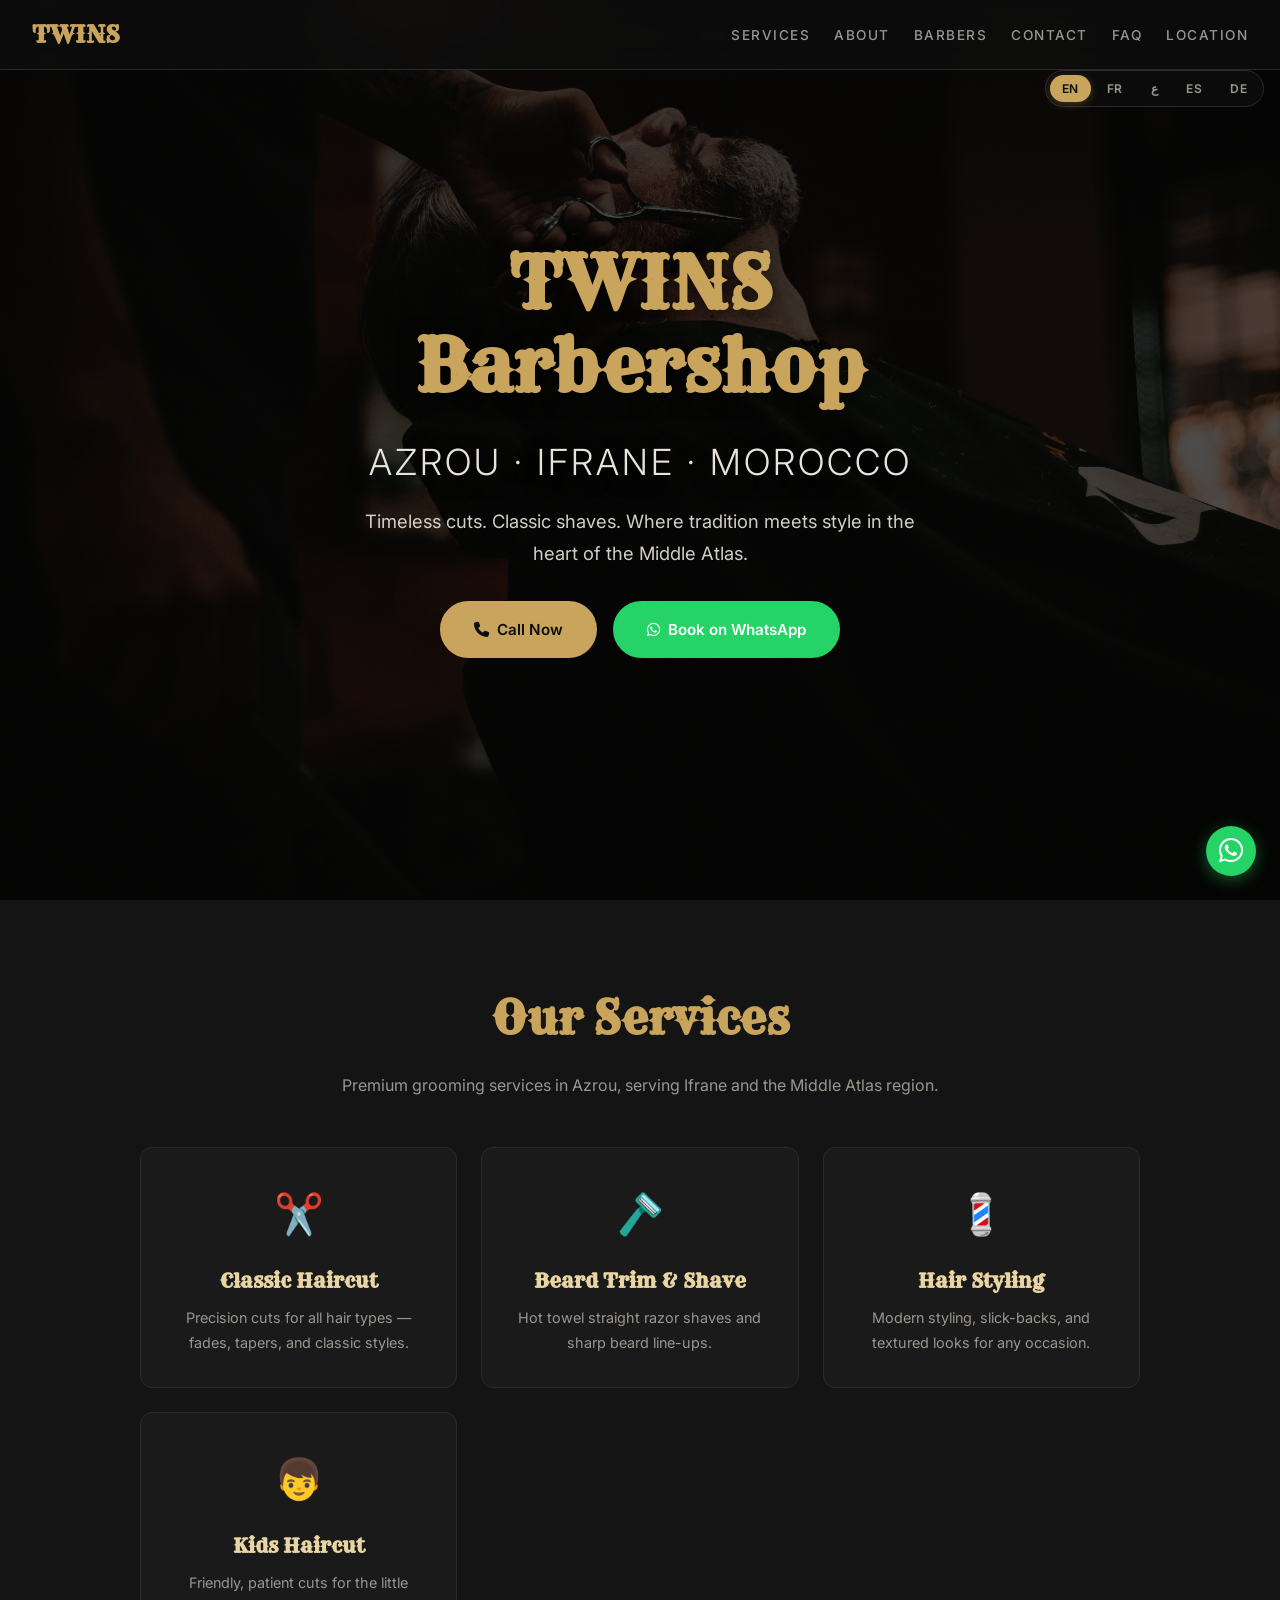
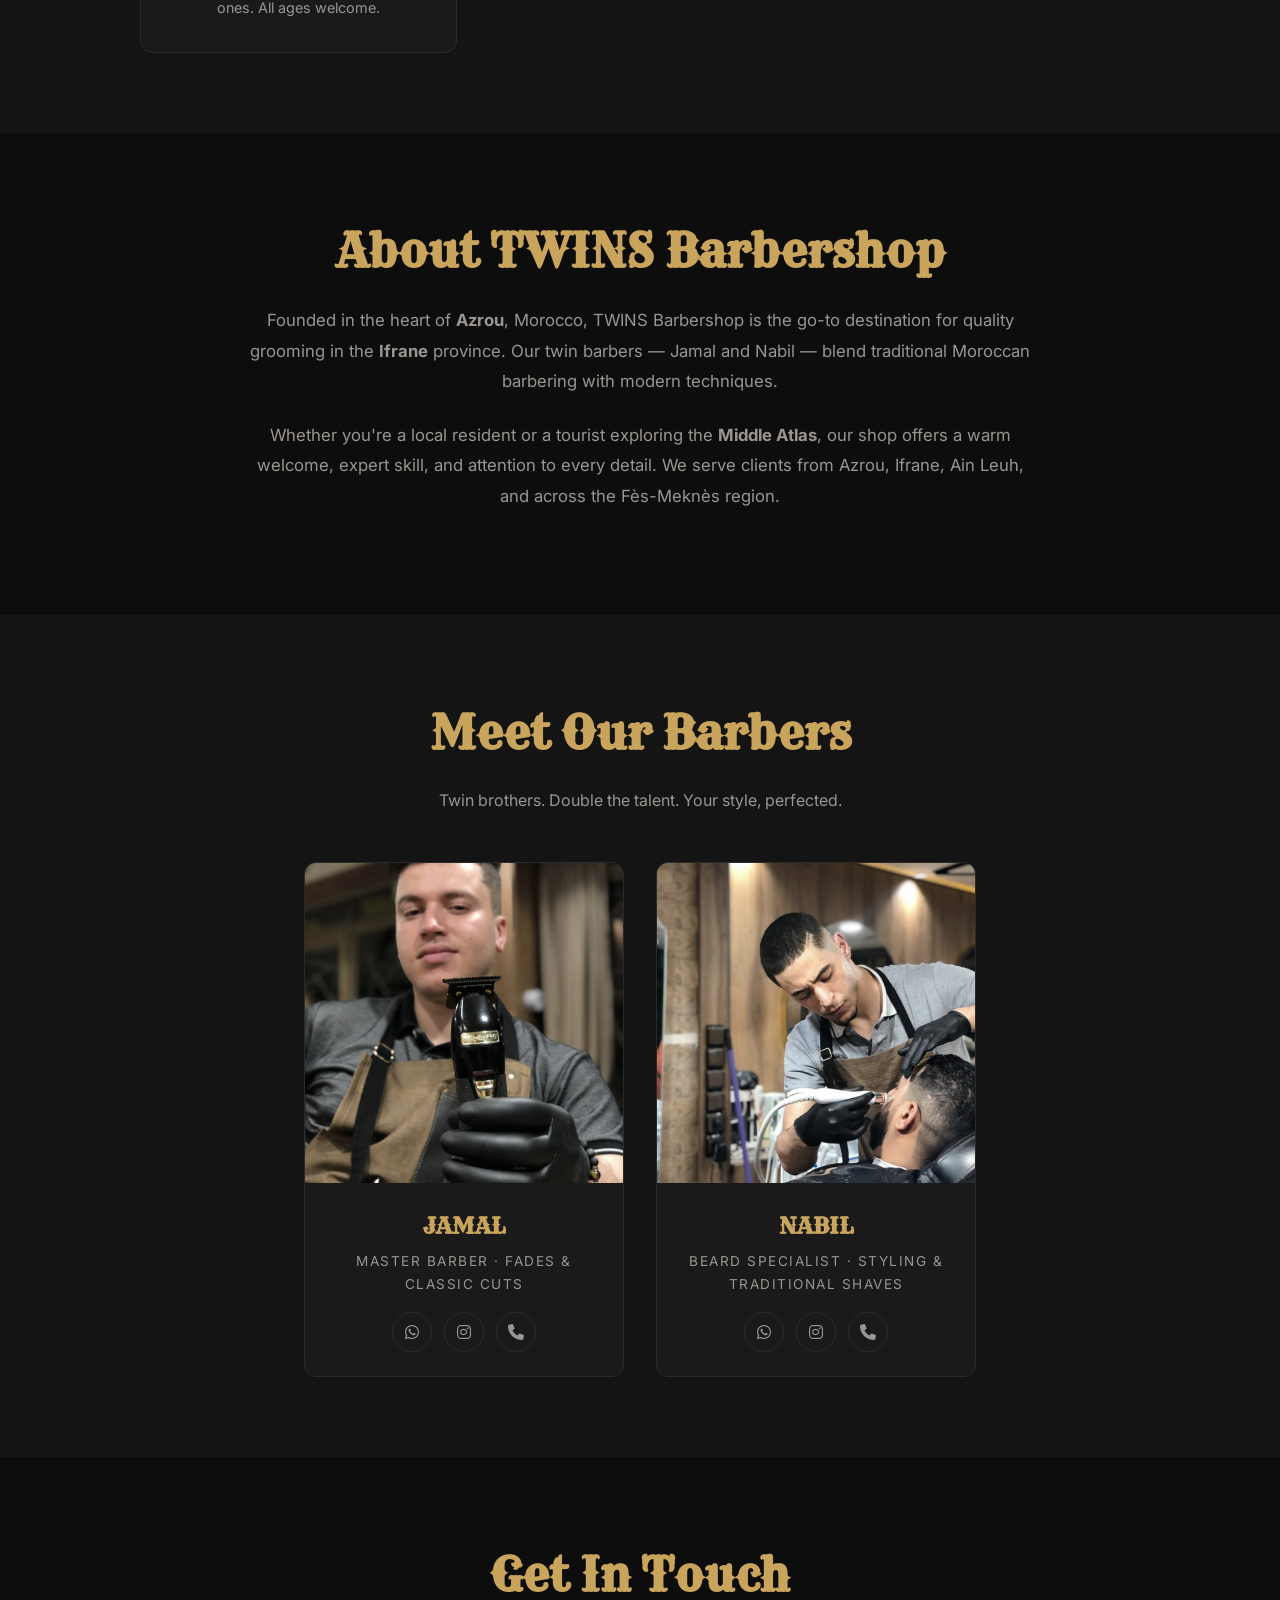
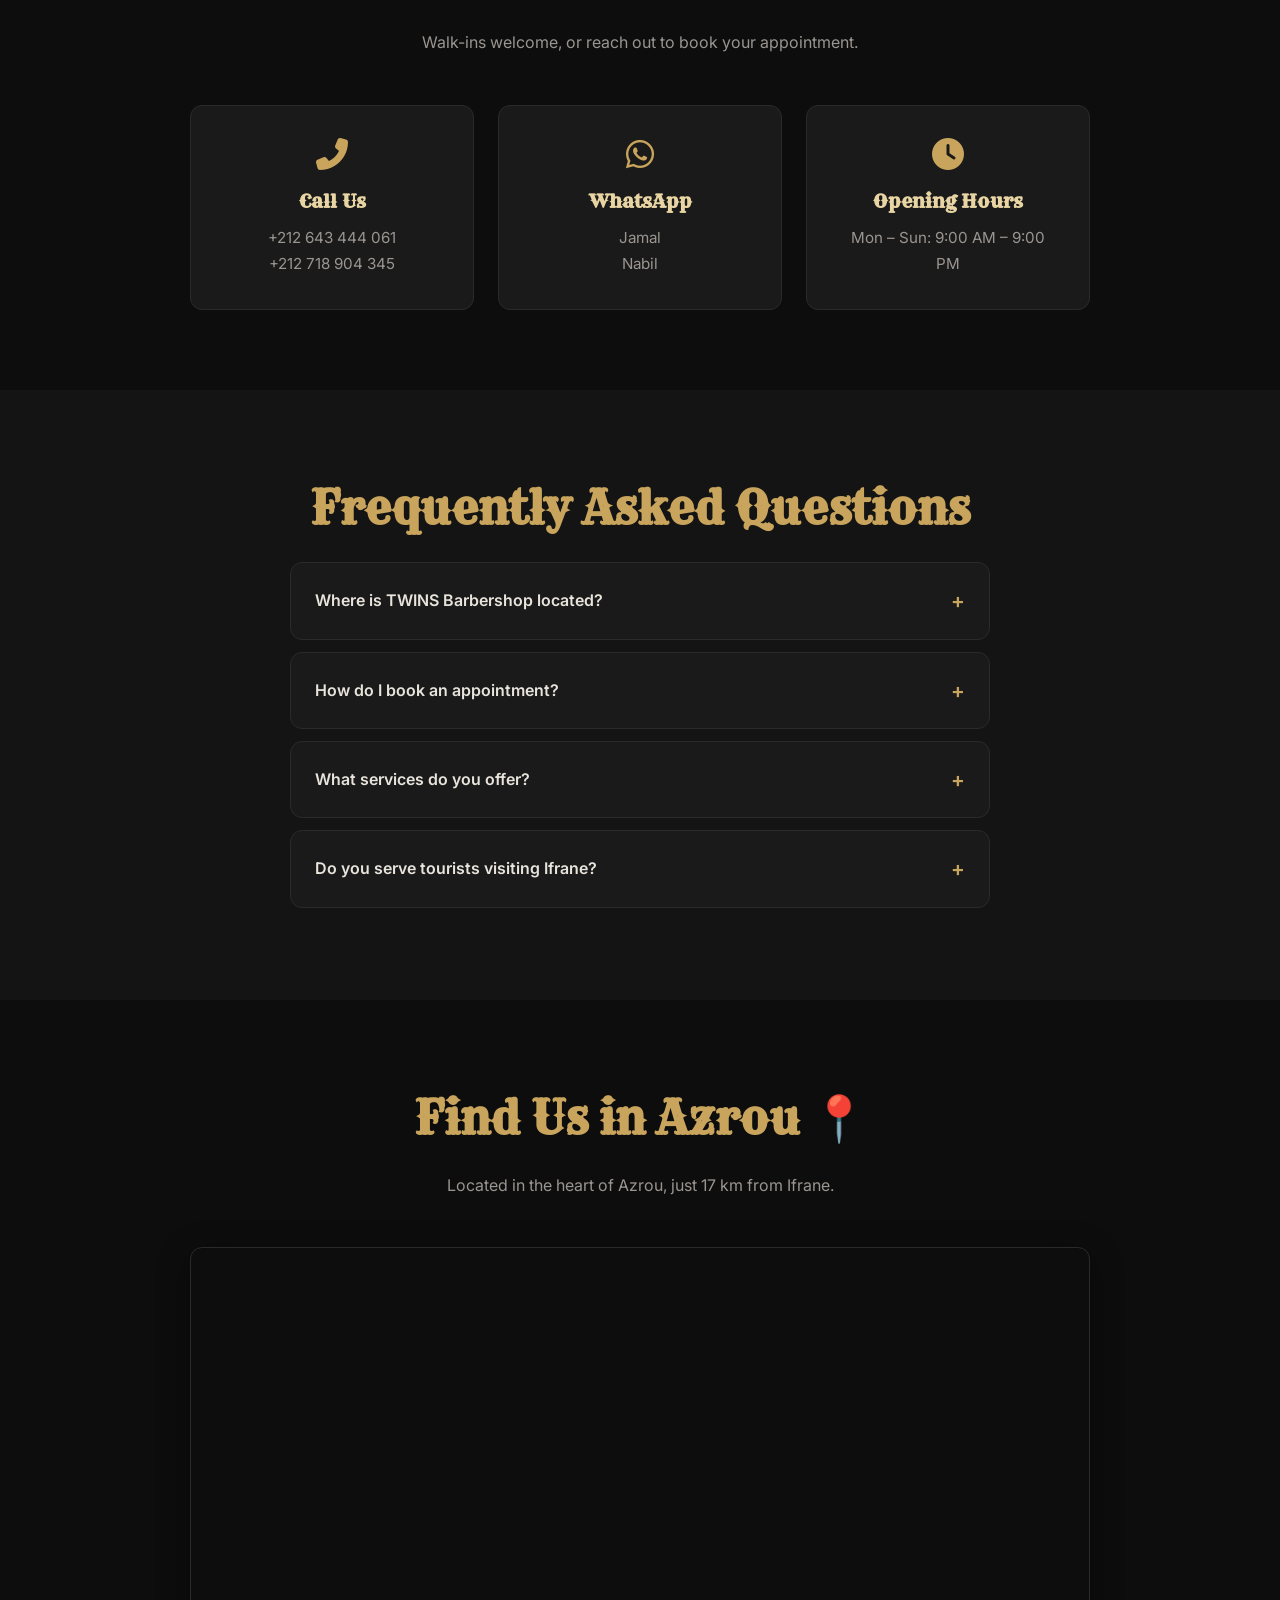
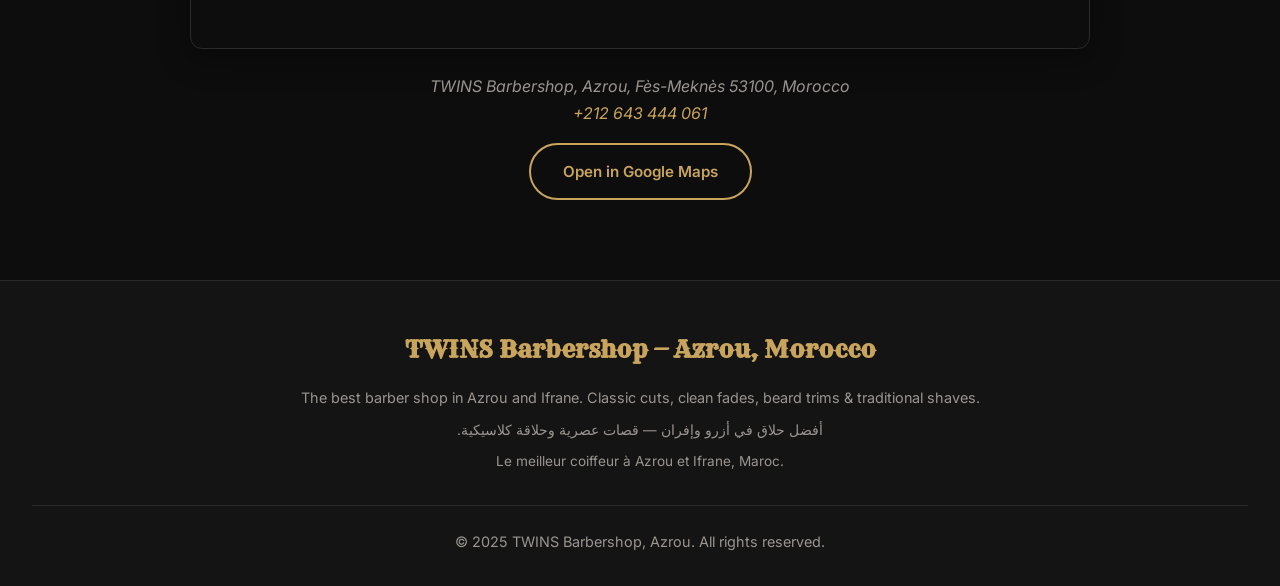
==== commit 7dc24500: "langue" ====
--- a/index.html
+++ b/index.html
@@ -1,6 +1,8 @@
 <!DOCTYPE html>
 <html lang="en">
+
 <head>
+  <meta name="google-site-verification" content="Dtha3MTejZDX2Egw5dCRSSQGrIg2npn5AyXx1tgp8SM" />
   <meta charset="UTF-8">
   <meta name="viewport" content="width=device-width, initial-scale=1.0">
 
@@ -10,8 +12,10 @@
        multilingual local keywords
   ══════════════════════════════════════ -->
   <title>TWINS Barbershop | Best Barber in Azrou & Ifrane | حلاق أزرو | Coiffeur Azrou</title>
-  <meta name="description" content="TWINS Barbershop – The #1 barber in Azrou & Ifrane, Morocco. Classic haircuts, fades, beard trims & traditional shaves. Coiffeur Azrou, حلاق أزرو وإفران, peluquería Ifrane, Friseur Ifrane. Walk-ins welcome.">
-  <meta name="keywords" content="barber azrou, barbershop ifrane, haircut morocco, coiffeur azrou, coiffeur ifrane, حلاق أزرو, حلاق إفران, peluquería ifrane, peluquería azrou, Friseur Ifrane, Friseur Azrou, TWINS barbershop, beard trim azrou, fade azrou, morocco barber, salon de coiffure azrou">
+  <meta name="description"
+    content="TWINS Barbershop – The #1 barber in Azrou & Ifrane, Morocco. Classic haircuts, fades, beard trims & traditional shaves. Coiffeur Azrou, حلاق أزرو وإفران, peluquería Ifrane, Friseur Ifrane. Walk-ins welcome.">
+  <meta name="keywords"
+    content="barber azrou, barbershop ifrane, haircut morocco, coiffeur azrou, coiffeur ifrane, حلاق أزرو, حلاق إفران, peluquería ifrane, peluquería azrou, Friseur Ifrane, Friseur Azrou, TWINS barbershop, beard trim azrou, fade azrou, morocco barber, salon de coiffure azrou">
   <meta name="robots" content="index, follow">
   <meta name="author" content="TWINS Barbershop">
   <meta name="geo.region" content="MA-05">
@@ -35,7 +39,8 @@
   ══════════════════════════════════════ -->
   <meta property="og:type" content="local.business">
   <meta property="og:title" content="TWINS Barbershop – Best Barber in Azrou & Ifrane, Morocco">
-  <meta property="og:description" content="Timeless cuts. Classic shaves. The best barbershop in Azrou and Ifrane. Book via WhatsApp. حلاق أزرو وإفران.">
+  <meta property="og:description"
+    content="Timeless cuts. Classic shaves. The best barbershop in Azrou and Ifrane. Book via WhatsApp. حلاق أزرو وإفران.">
   <meta property="og:url" content="https://twins-barber.vercel.app/">
   <meta property="og:image" content="https://twins-barber.vercel.app/TTT.png">
   <meta property="og:locale" content="en_US">
@@ -159,7 +164,10 @@
   ══════════════════════════════════════ -->
   <nav class="navbar" id="navbar">
     <a href="#" class="nav-logo">TWINS</a>
-    <button class="nav-toggle" id="navToggle" aria-label="Toggle navigation"><i class="fas fa-bars"></i></button>
+    <div class="nav-right">
+      <button class="mobile-lang-toggle" id="mobileLangToggle" aria-label="Change language"><i class="fas fa-globe"></i></button>
+      <button class="nav-toggle" id="navToggle" aria-label="Toggle navigation"><i class="fas fa-bars"></i></button>
+    </div>
     <ul class="nav-links" id="navLinks">
       <li><a href="#services" data-i18n="nav_services">Services</a></li>
       <li><a href="#about" data-i18n="nav_about">About</a></li>
@@ -168,6 +176,14 @@
       <li><a href="#faq" data-i18n="nav_faq">FAQ</a></li>
       <li><a href="#map" data-i18n="nav_map">Location</a></li>
     </ul>
+    <!-- Mobile Language Dropdown -->
+    <div class="mobile-lang-dropdown" id="mobileLangDropdown">
+      <button class="mobile-lang-btn active" data-lang="en">🇬🇧 English</button>
+      <button class="mobile-lang-btn" data-lang="fr">🇫🇷 Français</button>
+      <button class="mobile-lang-btn" data-lang="ar">🇲🇦 العربية</button>
+      <button class="mobile-lang-btn" data-lang="es">🇪🇸 Español</button>
+      <button class="mobile-lang-btn" data-lang="de">🇩🇪 Deutsch</button>
+    </div>
   </nav>
 
   <!-- ══════════════════════════════════════
@@ -176,11 +192,16 @@
   <section class="hero" id="hero" aria-label="Hero banner">
     <div class="hero-bg" role="img" aria-label="TWINS Barbershop interior in Azrou Morocco"></div>
     <div class="hero-content">
-      <h1 data-i18n="hero_title">TWINS<br>Barbershop<br><span style="font-size:0.5em;color:var(--text-light);font-family:var(--font-body);font-weight:300;letter-spacing:3px;">AZROU · IFRANE · MOROCCO</span></h1>
-      <p class="hero-sub" data-i18n="hero_sub">Timeless cuts. Classic shaves. Where tradition meets style in the heart of the Middle Atlas.</p>
+      <h1 data-i18n="hero_title">TWINS<br>Barbershop<br><span
+          style="font-size:0.5em;color:var(--text-light);font-family:var(--font-body);font-weight:300;letter-spacing:3px;">AZROU
+          · IFRANE · MOROCCO</span></h1>
+      <p class="hero-sub" data-i18n="hero_sub">Timeless cuts. Classic shaves. Where tradition meets style in the heart
+        of the Middle Atlas.</p>
       <div class="hero-cta">
-        <a href="tel:+212643444061" class="btn btn-gold" id="cta-call"><i class="fas fa-phone"></i> <span data-i18n="cta_call">Call Now</span></a>
-        <a href="https://wa.me/212643444061" target="_blank" rel="noopener noreferrer" class="btn btn-whatsapp" id="cta-whatsapp"><i class="fab fa-whatsapp"></i> <span data-i18n="cta_whatsapp">Book on WhatsApp</span></a>
+        <a href="tel:+212643444061" class="btn btn-gold" id="cta-call"><i class="fas fa-phone"></i> <span
+            data-i18n="cta_call">Call Now</span></a>
+        <a href="https://wa.me/212643444061" target="_blank" rel="noopener noreferrer" class="btn btn-whatsapp"
+          id="cta-whatsapp"><i class="fab fa-whatsapp"></i> <span data-i18n="cta_whatsapp">Book on WhatsApp</span></a>
       </div>
     </div>
   </section>
@@ -190,7 +211,8 @@
   ══════════════════════════════════════ -->
   <section class="section services" id="services" aria-labelledby="services-heading">
     <h2 class="section-title" id="services-heading" data-i18n="services_title">Our Services</h2>
-    <p class="section-subtitle" data-i18n="services_sub">Premium grooming services in Azrou, serving Ifrane and the Middle Atlas region.</p>
+    <p class="section-subtitle" data-i18n="services_sub">Premium grooming services in Azrou, serving Ifrane and the
+      Middle Atlas region.</p>
     <div class="services-grid">
       <div class="service-card reveal">
         <div class="service-icon">✂️</div>
@@ -221,8 +243,12 @@
   <section class="section about" id="about" aria-labelledby="about-heading">
     <h2 class="section-title" id="about-heading" data-i18n="about_title">About TWINS Barbershop</h2>
     <div class="about-content">
-      <p data-i18n="about_p1">Founded in the heart of <strong>Azrou</strong>, Morocco, TWINS Barbershop is the go-to destination for quality grooming in the <strong>Ifrane</strong> province. Our twin barbers — Jamal and Nabil — blend traditional Moroccan barbering with modern techniques.</p>
-      <p data-i18n="about_p2">Whether you're a local resident or a tourist exploring the <strong>Middle Atlas</strong>, our shop offers a warm welcome, expert skill, and attention to every detail. We serve clients from Azrou, Ifrane, Ain Leuh, and across the Fès-Meknès region.</p>
+      <p data-i18n="about_p1">Founded in the heart of <strong>Azrou</strong>, Morocco, TWINS Barbershop is the go-to
+        destination for quality grooming in the <strong>Ifrane</strong> province. Our twin barbers — Jamal and Nabil —
+        blend traditional Moroccan barbering with modern techniques.</p>
+      <p data-i18n="about_p2">Whether you're a local resident or a tourist exploring the <strong>Middle Atlas</strong>,
+        our shop offers a warm welcome, expert skill, and attention to every detail. We serve clients from Azrou,
+        Ifrane, Ain Leuh, and across the Fès-Meknès region.</p>
     </div>
   </section>
 
@@ -234,25 +260,31 @@
     <p class="section-subtitle" data-i18n="team_sub">Twin brothers. Double the talent. Your style, perfected.</p>
     <div class="team-grid">
       <article class="team-card reveal">
-        <img src="jamal.jpg" alt="Jamal – expert barber at TWINS Barbershop Azrou, Morocco" width="320" height="320" loading="lazy">
+        <img src="jamal.jpg" alt="Jamal – expert barber at TWINS Barbershop Azrou, Morocco" width="320" height="320"
+          loading="lazy">
         <div class="team-card-body">
           <h3>JAMAL</h3>
           <p class="role" data-i18n="jamal_role">Master Barber · Fades & Classic Cuts</p>
           <div class="team-social">
-            <a href="https://wa.me/212643444061" target="_blank" rel="noopener noreferrer" aria-label="Book with Jamal on WhatsApp"><i class="fab fa-whatsapp"></i></a>
-            <a href="https://instagram.com/jamalea23" target="_blank" rel="noopener noreferrer" aria-label="Jamal Instagram"><i class="fab fa-instagram"></i></a>
+            <a href="https://wa.me/212643444061" target="_blank" rel="noopener noreferrer"
+              aria-label="Book with Jamal on WhatsApp"><i class="fab fa-whatsapp"></i></a>
+            <a href="https://instagram.com/jamalea23" target="_blank" rel="noopener noreferrer"
+              aria-label="Jamal Instagram"><i class="fab fa-instagram"></i></a>
             <a href="tel:+212643444061" aria-label="Call Jamal"><i class="fas fa-phone"></i></a>
           </div>
         </div>
       </article>
       <article class="team-card reveal">
-        <img src="nabil.png" alt="Nabil – expert barber at TWINS Barbershop Azrou, near Ifrane Morocco" width="320" height="320" loading="lazy">
+        <img src="nabil.png" alt="Nabil – expert barber at TWINS Barbershop Azrou, near Ifrane Morocco" width="320"
+          height="320" loading="lazy">
         <div class="team-card-body">
           <h3>NABIL</h3>
           <p class="role" data-i18n="nabil_role">Beard Specialist · Styling & Traditional Shaves</p>
           <div class="team-social">
-            <a href="https://wa.me/212718904345" target="_blank" rel="noopener noreferrer" aria-label="Book with Nabil on WhatsApp"><i class="fab fa-whatsapp"></i></a>
-            <a href="https://instagram.com/asahssah__" target="_blank" rel="noopener noreferrer" aria-label="Nabil Instagram"><i class="fab fa-instagram"></i></a>
+            <a href="https://wa.me/212718904345" target="_blank" rel="noopener noreferrer"
+              aria-label="Book with Nabil on WhatsApp"><i class="fab fa-whatsapp"></i></a>
+            <a href="https://instagram.com/asahssah__" target="_blank" rel="noopener noreferrer"
+              aria-label="Nabil Instagram"><i class="fab fa-instagram"></i></a>
             <a href="tel:+212718904345" aria-label="Call Nabil"><i class="fas fa-phone"></i></a>
           </div>
         </div>
@@ -293,10 +325,28 @@
   <section class="section faq" id="faq" aria-labelledby="faq-heading">
     <h2 class="section-title" id="faq-heading" data-i18n="faq_title">Frequently Asked Questions</h2>
     <div class="faq-list">
-      <details><summary data-i18n="faq1_q">Where is TWINS Barbershop located?</summary><p data-i18n="faq1_a">We are in <strong>Azrou, Morocco</strong>, only 17 km from Ifrane. <a href="https://maps.app.goo.gl/sYo4V9RPTBpxhGgj9" target="_blank" rel="noopener noreferrer">Get directions</a>.</p></details>
-      <details><summary data-i18n="faq2_q">How do I book an appointment?</summary><p data-i18n="faq2_a">WhatsApp us: <a href="https://wa.me/212643444061" target="_blank" rel="noopener noreferrer">Jamal</a> or <a href="https://wa.me/212718904345" target="_blank" rel="noopener noreferrer">Nabil</a>. Walk-ins are always welcome too.</p></details>
-      <details><summary data-i18n="faq3_q">What services do you offer?</summary><p data-i18n="faq3_a">Classic haircuts, fades, beard trims, straight razor shaves, hair styling, and kids haircuts.</p></details>
-      <details><summary data-i18n="faq4_q">Do you serve tourists visiting Ifrane?</summary><p data-i18n="faq4_a">Absolutely! We welcome tourists and visitors from Ifrane, the Middle Atlas, and beyond. We speak Arabic, French, and basic English.</p></details>
+      <details>
+        <summary data-i18n="faq1_q">Where is TWINS Barbershop located?</summary>
+        <p data-i18n="faq1_a">We are in <strong>Azrou, Morocco</strong>, only 17 km from Ifrane. <a
+            href="https://maps.app.goo.gl/sYo4V9RPTBpxhGgj9" target="_blank" rel="noopener noreferrer">Get
+            directions</a>.</p>
+      </details>
+      <details>
+        <summary data-i18n="faq2_q">How do I book an appointment?</summary>
+        <p data-i18n="faq2_a">WhatsApp us: <a href="https://wa.me/212643444061" target="_blank"
+            rel="noopener noreferrer">Jamal</a> or <a href="https://wa.me/212718904345" target="_blank"
+            rel="noopener noreferrer">Nabil</a>. Walk-ins are always welcome too.</p>
+      </details>
+      <details>
+        <summary data-i18n="faq3_q">What services do you offer?</summary>
+        <p data-i18n="faq3_a">Classic haircuts, fades, beard trims, straight razor shaves, hair styling, and kids
+          haircuts.</p>
+      </details>
+      <details>
+        <summary data-i18n="faq4_q">Do you serve tourists visiting Ifrane?</summary>
+        <p data-i18n="faq4_a">Absolutely! We welcome tourists and visitors from Ifrane, the Middle Atlas, and beyond. We
+          speak Arabic, French, and basic English.</p>
+      </details>
     </div>
   </section>
 
@@ -307,11 +357,16 @@
     <h2 class="section-title" id="map-heading" data-i18n="map_title">Find Us in Azrou 📍</h2>
     <p class="section-subtitle" data-i18n="map_sub">Located in the heart of Azrou, just 17 km from Ifrane.</p>
     <div class="map-wrapper reveal">
-      <iframe title="TWINS Barbershop location – Azrou, Morocco" src="https://www.google.com/maps/embed?pb=!1m14!1m8!1m3!1d208.07594194669787!2d-5.228286848462424!3d33.44370282393293!3m2!1i1024!2i768!4f13.1!3m3!1m2!1s0xda1c5006e387a97%3A0x67ed464939c191cb!2sTWINS%20Barber%20Shop.!5e0!3m2!1sen!2sma!4v1745496062080!5m2!1sen!2sma" allowfullscreen="" loading="lazy" referrerpolicy="no-referrer-when-downgrade" aria-label="TWINS Barbershop on Google Maps, Azrou"></iframe>
+      <iframe title="TWINS Barbershop location – Azrou, Morocco"
+        src="https://www.google.com/maps/embed?pb=!1m14!1m8!1m3!1d208.07594194669787!2d-5.228286848462424!3d33.44370282393293!3m2!1i1024!2i768!4f13.1!3m3!1m2!1s0xda1c5006e387a97%3A0x67ed464939c191cb!2sTWINS%20Barber%20Shop.!5e0!3m2!1sen!2sma!4v1745496062080!5m2!1sen!2sma"
+        allowfullscreen="" loading="lazy" referrerpolicy="no-referrer-when-downgrade"
+        aria-label="TWINS Barbershop on Google Maps, Azrou"></iframe>
     </div>
     <div class="map-address">
-      <address>TWINS Barbershop, Azrou, Fès-Meknès 53100, Morocco<br><a href="tel:+212643444061">+212 643 444 061</a></address>
-      <a href="https://maps.app.goo.gl/sYo4V9RPTBpxhGgj9" target="_blank" rel="noopener noreferrer" class="btn btn-outline" style="margin-top:1rem;" data-i18n="map_btn">Open in Google Maps</a>
+      <address>TWINS Barbershop, Azrou, Fès-Meknès 53100, Morocco<br><a href="tel:+212643444061">+212 643 444 061</a>
+      </address>
+      <a href="https://maps.app.goo.gl/sYo4V9RPTBpxhGgj9" target="_blank" rel="noopener noreferrer"
+        class="btn btn-outline" style="margin-top:1rem;" data-i18n="map_btn">Open in Google Maps</a>
     </div>
   </section>
 
@@ -320,7 +375,8 @@
   ══════════════════════════════════════ -->
   <footer class="footer" id="footer">
     <h3>TWINS Barbershop — Azrou, Morocco</h3>
-    <p data-i18n="footer_desc">The best barber shop in Azrou and Ifrane. Classic cuts, clean fades, beard trims & traditional shaves.</p>
+    <p data-i18n="footer_desc">The best barber shop in Azrou and Ifrane. Classic cuts, clean fades, beard trims &
+      traditional shaves.</p>
     <p lang="ar" dir="rtl" style="font-size:0.85em;">أفضل حلاق في أزرو وإفران — قصات عصرية وحلاقة كلاسيكية.</p>
     <p lang="fr" style="font-size:0.85em;">Le meilleur coiffeur à Azrou et Ifrane, Maroc.</p>
     <p class="footer-copy">&copy; 2025 TWINS Barbershop, Azrou. All rights reserved.</p>
@@ -329,7 +385,8 @@
   <!-- ══════════════════════════════════════
        WHATSAPP FLOATING BUTTON (always visible CTA)
   ══════════════════════════════════════ -->
-  <a href="https://wa.me/212643444061" target="_blank" rel="noopener noreferrer" class="whatsapp-float" aria-label="Chat on WhatsApp">
+  <a href="https://wa.me/212643444061" target="_blank" rel="noopener noreferrer" class="whatsapp-float"
+    aria-label="Chat on WhatsApp">
     <i class="fab fa-whatsapp"></i>
   </a>
 
@@ -337,171 +394,201 @@
        JAVASCRIPT – Language Switcher, Nav Toggle, Scroll Animations
   ══════════════════════════════════════ -->
   <script>
-  /* === MULTILINGUAL TRANSLATIONS ===
-     Natural translations for all 5 languages */
-  const T = {
-    en: {
-      nav_services:"Services", nav_about:"About", nav_team:"Barbers", nav_contact:"Contact", nav_faq:"FAQ", nav_map:"Location",
-      hero_title:'TWINS Barbershop<br><span style="font-size:0.5em;color:var(--text-light);font-family:var(--font-body);font-weight:300;letter-spacing:3px;">AZROU · IFRANE · MOROCCO</span>',
-      hero_sub:"Timeless cuts. Classic shaves. Where tradition meets style in the heart of the Middle Atlas.",
-      cta_call:"Call Now", cta_whatsapp:"Book on WhatsApp",
-      services_title:"Our Services", services_sub:"Premium grooming services in Azrou, serving Ifrane and the Middle Atlas region.",
-      svc_haircut_t:"Classic Haircut", svc_haircut_d:"Precision cuts for all hair types — fades, tapers, and classic styles.",
-      svc_beard_t:"Beard Trim & Shave", svc_beard_d:"Hot towel straight razor shaves and sharp beard line-ups.",
-      svc_styling_t:"Hair Styling", svc_styling_d:"Modern styling, slick-backs, and textured looks for any occasion.",
-      svc_kids_t:"Kids Haircut", svc_kids_d:"Friendly, patient cuts for the little ones. All ages welcome.",
-      about_title:"About TWINS Barbershop",
-      about_p1:'Founded in the heart of <strong>Azrou</strong>, Morocco, TWINS Barbershop is the go-to destination for quality grooming in the <strong>Ifrane</strong> province. Our twin barbers — Jamal and Nabil — blend traditional Moroccan barbering with modern techniques.',
-      about_p2:'Whether you\'re a local resident or a tourist exploring the <strong>Middle Atlas</strong>, our shop offers a warm welcome, expert skill, and attention to every detail. We serve clients from Azrou, Ifrane, Ain Leuh, and across the Fès-Meknès region.',
-      team_title:"Meet Our Barbers", team_sub:"Twin brothers. Double the talent. Your style, perfected.",
-      jamal_role:"Master Barber · Fades & Classic Cuts", nabil_role:"Beard Specialist · Styling & Traditional Shaves",
-      contact_title:"Get In Touch", contact_sub:"Walk-ins welcome, or reach out to book your appointment.",
-      contact_call:"Call Us", contact_hours:"Opening Hours", contact_hours_v:"Mon – Sun: 9:00 AM – 9:00 PM",
-      faq_title:"Frequently Asked Questions",
-      faq1_q:"Where is TWINS Barbershop located?", faq1_a:'We are in <strong>Azrou, Morocco</strong>, only 17 km from Ifrane. <a href="https://maps.app.goo.gl/sYo4V9RPTBpxhGgj9" target="_blank" rel="noopener noreferrer">Get directions</a>.',
-      faq2_q:"How do I book an appointment?", faq2_a:'WhatsApp us: <a href="https://wa.me/212643444061" target="_blank">Jamal</a> or <a href="https://wa.me/212718904345" target="_blank">Nabil</a>. Walk-ins are always welcome too.',
-      faq3_q:"What services do you offer?", faq3_a:"Classic haircuts, fades, beard trims, straight razor shaves, hair styling, and kids haircuts.",
-      faq4_q:"Do you serve tourists visiting Ifrane?", faq4_a:"Absolutely! We welcome tourists and visitors from Ifrane, the Middle Atlas, and beyond.",
-      map_title:"Find Us in Azrou 📍", map_sub:"Located in the heart of Azrou, just 17 km from Ifrane.", map_btn:"Open in Google Maps",
-      footer_desc:"The best barber shop in Azrou and Ifrane. Classic cuts, clean fades, beard trims & traditional shaves."
-    },
-    fr: {
-      nav_services:"Services", nav_about:"À propos", nav_team:"Coiffeurs", nav_contact:"Contact", nav_faq:"FAQ", nav_map:"Emplacement",
-      hero_title:'TWINS Barbershop<br><span style="font-size:0.5em;color:var(--text-light);font-family:var(--font-body);font-weight:300;letter-spacing:3px;">AZROU · IFRANE · MAROC</span>',
-      hero_sub:"Coupes intemporelles. Rasages classiques. Le meilleur salon de coiffure à Azrou et Ifrane, au cœur du Moyen Atlas.",
-      cta_call:"Appeler", cta_whatsapp:"Réserver sur WhatsApp",
-      services_title:"Nos Services", services_sub:"Services de coiffure premium à Azrou, desservant Ifrane et toute la région du Moyen Atlas.",
-      svc_haircut_t:"Coupe Classique", svc_haircut_d:"Coupes de précision pour tous types de cheveux — dégradés, tapers et styles classiques.",
-      svc_beard_t:"Barbe & Rasage", svc_beard_d:"Rasage au rasoir droit avec serviette chaude et taille de barbe soignée.",
-      svc_styling_t:"Coiffage", svc_styling_d:"Coiffage moderne, slick-backs et looks texturés pour toutes les occasions.",
-      svc_kids_t:"Coupe Enfant", svc_kids_d:"Coupes adaptées pour les enfants. Tous âges bienvenus.",
-      about_title:"À propos de TWINS",
-      about_p1:'Fondé au cœur d\'<strong>Azrou</strong>, Maroc, TWINS Barbershop est la référence en matière de coiffure dans la province d\'<strong>Ifrane</strong>. Nos barbiers jumeaux — Jamal et Nabil — allient la tradition du barbier marocain aux techniques modernes.',
-      about_p2:'Que vous soyez résident ou touriste explorant le <strong>Moyen Atlas</strong>, notre salon vous offre un accueil chaleureux et un savoir-faire expert. Nous servons Azrou, Ifrane, Ain Leuh et toute la région Fès-Meknès.',
-      team_title:"Nos Coiffeurs", team_sub:"Frères jumeaux. Double talent. Votre style, perfectionné.",
-      jamal_role:"Maître Coiffeur · Dégradés & Coupes Classiques", nabil_role:"Spécialiste Barbe · Coiffage & Rasage Traditionnel",
-      contact_title:"Contactez-nous", contact_sub:"Sans rendez-vous ou contactez-nous pour réserver.",
-      contact_call:"Appelez-nous", contact_hours:"Horaires", contact_hours_v:"Lun – Dim : 9h00 – 21h00",
-      faq_title:"Questions Fréquentes",
-      faq1_q:"Où se trouve TWINS Barbershop ?", faq1_a:'Nous sommes à <strong>Azrou, Maroc</strong>, à seulement 17 km d\'Ifrane. <a href="https://maps.app.goo.gl/sYo4V9RPTBpxhGgj9" target="_blank">Itinéraire</a>.',
-      faq2_q:"Comment prendre rendez-vous ?", faq2_a:'Par WhatsApp : <a href="https://wa.me/212643444061" target="_blank">Jamal</a> ou <a href="https://wa.me/212718904345" target="_blank">Nabil</a>. Sans rendez-vous aussi.',
-      faq3_q:"Quels services proposez-vous ?", faq3_a:"Coupes classiques, dégradés, taille de barbe, rasage au rasoir, coiffage et coupes enfants.",
-      faq4_q:"Acceptez-vous les touristes d'Ifrane ?", faq4_a:"Bien sûr ! Nous accueillons les touristes d'Ifrane, du Moyen Atlas et d'ailleurs.",
-      map_title:"Trouvez-nous à Azrou 📍", map_sub:"Au cœur d'Azrou, à seulement 17 km d'Ifrane.", map_btn:"Ouvrir dans Google Maps",
-      footer_desc:"Le meilleur salon de coiffure à Azrou et Ifrane. Coupes classiques, dégradés, barbe et rasage traditionnel."
-    },
-    ar: {
-      nav_services:"الخدمات", nav_about:"من نحن", nav_team:"الحلاقون", nav_contact:"اتصل بنا", nav_faq:"الأسئلة", nav_map:"الموقع",
-      hero_title:'صالون TWINS للحلاقة<br><span style="font-size:0.5em;color:var(--text-light);font-family:var(--font-body);font-weight:300;letter-spacing:3px;">أزرو · إفران · المغرب</span>',
-      hero_sub:"قصات خالدة. حلاقة كلاسيكية. حيث يلتقي التراث بالأناقة في قلب الأطلس المتوسط.",
-      cta_call:"اتصل الآن", cta_whatsapp:"احجز عبر واتساب",
-      services_title:"خدماتنا", services_sub:"خدمات حلاقة متميزة في أزرو، نخدم إفران وكل منطقة الأطلس المتوسط.",
-      svc_haircut_t:"قصة شعر كلاسيكية", svc_haircut_d:"قصات دقيقة لجميع أنواع الشعر — تدريج، تصفيف كلاسيكي وعصري.",
-      svc_beard_t:"تهذيب اللحية والحلاقة", svc_beard_d:"حلاقة بالموس التقليدي مع منشفة ساخنة وتهذيب اللحية.",
-      svc_styling_t:"تصفيف الشعر", svc_styling_d:"تصفيف عصري وإطلالات متنوعة لكل المناسبات.",
-      svc_kids_t:"قصة أطفال", svc_kids_d:"قصات مريحة للأطفال بكل صبر واهتمام. جميع الأعمار مرحب بها.",
-      about_title:"عن صالون TWINS",
-      about_p1:'تأسس في قلب <strong>أزرو</strong> بالمغرب، صالون TWINS هو الوجهة المثالية للعناية بالمظهر في إقليم <strong>إفران</strong>. حلاقونا التوأم — جمال ونبيل — يمزجون بين الحلاقة المغربية التقليدية والتقنيات الحديثة.',
-      about_p2:'سواء كنت من سكان المنطقة أو سائحاً يستكشف <strong>الأطلس المتوسط</strong>، صالوننا يقدم لك ترحيباً حاراً ومهارة احترافية. نخدم عملاء من أزرو، إفران، عين اللوح وكل جهة فاس-مكناس.',
-      team_title:"تعرف على حلاقينا", team_sub:"أخوان توأم. موهبة مضاعفة. أسلوبك، بإتقان.",
-      jamal_role:"حلاق خبير · تدريج وقصات كلاسيكية", nabil_role:"متخصص اللحية · تصفيف وحلاقة تقليدية",
-      contact_title:"تواصل معنا", contact_sub:"بدون موعد أو تواصل معنا لحجز موعدك.",
-      contact_call:"اتصل بنا", contact_hours:"ساعات العمل", contact_hours_v:"الإثنين – الأحد: 9:00 صباحاً – 9:00 مساءً",
-      faq_title:"الأسئلة الشائعة",
-      faq1_q:"أين يقع صالون TWINS؟", faq1_a:'نحن في <strong>أزرو، المغرب</strong>، على بعد 17 كم فقط من إفران. <a href="https://maps.app.goo.gl/sYo4V9RPTBpxhGgj9" target="_blank">احصل على الاتجاهات</a>.',
-      faq2_q:"كيف أحجز موعداً؟", faq2_a:'عبر واتساب: <a href="https://wa.me/212643444061" target="_blank">جمال</a> أو <a href="https://wa.me/212718904345" target="_blank">نبيل</a>. بدون موعد مرحب به أيضاً.',
-      faq3_q:"ما الخدمات التي تقدمونها؟", faq3_a:"قصات كلاسيكية، تدريج، تهذيب اللحية، حلاقة بالموس، تصفيف وقصات أطفال.",
-      faq4_q:"هل تستقبلون السياح من إفران؟", faq4_a:"بالتأكيد! نرحب بالسياح والزوار من إفران والأطلس المتوسط وما بعده.",
-      map_title:"📍 موقعنا في أزرو", map_sub:"في قلب أزرو، على بعد 17 كم فقط من إفران.", map_btn:"افتح في خرائط جوجل",
-      footer_desc:"أفضل صالون حلاقة في أزرو وإفران. قصات كلاسيكية، تدريج، لحية وحلاقة تقليدية."
-    },
-    es: {
-      nav_services:"Servicios", nav_about:"Nosotros", nav_team:"Barberos", nav_contact:"Contacto", nav_faq:"FAQ", nav_map:"Ubicación",
-      hero_title:'TWINS Barbershop<br><span style="font-size:0.5em;color:var(--text-light);font-family:var(--font-body);font-weight:300;letter-spacing:3px;">AZROU · IFRANE · MARRUECOS</span>',
-      hero_sub:"Cortes atemporales. Afeitados clásicos. La mejor peluquería en Azrou e Ifrane, en el corazón del Atlas Medio.",
-      cta_call:"Llamar ahora", cta_whatsapp:"Reservar por WhatsApp",
-      services_title:"Nuestros Servicios", services_sub:"Servicios de peluquería premium en Azrou, sirviendo a Ifrane y toda la región del Atlas Medio.",
-      svc_haircut_t:"Corte Clásico", svc_haircut_d:"Cortes de precisión para todo tipo de cabello — degradados y estilos clásicos.",
-      svc_beard_t:"Barba y Afeitado", svc_beard_d:"Afeitado con navaja y toalla caliente, perfilado de barba perfecto.",
-      svc_styling_t:"Peinado", svc_styling_d:"Estilos modernos y looks con textura para cualquier ocasión.",
-      svc_kids_t:"Corte Infantil", svc_kids_d:"Cortes amigables para los más pequeños. Todas las edades bienvenidos.",
-      about_title:"Sobre TWINS Barbershop",
-      about_p1:'Fundado en el corazón de <strong>Azrou</strong>, Marruecos, TWINS Barbershop es el destino ideal para el cuidado personal en la provincia de <strong>Ifrane</strong>. Nuestros barberos gemelos — Jamal y Nabil — combinan la tradición marroquí con técnicas modernas.',
-      about_p2:'Ya seas residente local o turista explorando el <strong>Atlas Medio</strong>, nuestro salón te ofrece una cálida bienvenida y habilidad experta. Atendemos clientes de Azrou, Ifrane, Ain Leuh y toda la región Fès-Meknès.',
-      team_title:"Nuestros Barberos", team_sub:"Hermanos gemelos. Doble talento. Tu estilo, perfeccionado.",
-      jamal_role:"Barbero Maestro · Degradados y Cortes Clásicos", nabil_role:"Especialista en Barba · Peinado y Afeitado Tradicional",
-      contact_title:"Contáctanos", contact_sub:"Sin cita previa o contáctanos para reservar.",
-      contact_call:"Llámanos", contact_hours:"Horario", contact_hours_v:"Lun – Dom: 9:00 – 21:00",
-      faq_title:"Preguntas Frecuentes",
-      faq1_q:"¿Dónde está TWINS Barbershop?", faq1_a:'Estamos en <strong>Azrou, Marruecos</strong>, a solo 17 km de Ifrane. <a href="https://maps.app.goo.gl/sYo4V9RPTBpxhGgj9" target="_blank">Cómo llegar</a>.',
-      faq2_q:"¿Cómo reservo una cita?", faq2_a:'Por WhatsApp: <a href="https://wa.me/212643444061" target="_blank">Jamal</a> o <a href="https://wa.me/212718904345" target="_blank">Nabil</a>. También sin cita previa.',
-      faq3_q:"¿Qué servicios ofrecen?", faq3_a:"Cortes clásicos, degradados, barba, afeitado con navaja, peinado y cortes infantiles.",
-      faq4_q:"¿Atienden a turistas de Ifrane?", faq4_a:"¡Por supuesto! Recibimos turistas de Ifrane, el Atlas Medio y más allá.",
-      map_title:"Encuéntranos en Azrou 📍", map_sub:"En el corazón de Azrou, a solo 17 km de Ifrane.", map_btn:"Abrir en Google Maps",
-      footer_desc:"La mejor peluquería en Azrou e Ifrane. Cortes clásicos, degradados, barba y afeitado tradicional."
-    },
-    de: {
-      nav_services:"Leistungen", nav_about:"Über uns", nav_team:"Friseure", nav_contact:"Kontakt", nav_faq:"FAQ", nav_map:"Standort",
-      hero_title:'TWINS Barbershop<br><span style="font-size:0.5em;color:var(--text-light);font-family:var(--font-body);font-weight:300;letter-spacing:3px;">AZROU · IFRANE · MAROKKO</span>',
-      hero_sub:"Zeitlose Schnitte. Klassische Rasuren. Der beste Barbershop in Azrou und Ifrane, im Herzen des Mittleren Atlas.",
-      cta_call:"Jetzt anrufen", cta_whatsapp:"Über WhatsApp buchen",
-      services_title:"Unsere Leistungen", services_sub:"Premium-Friseurdienstleistungen in Azrou, für Ifrane und die gesamte Region des Mittleren Atlas.",
-      svc_haircut_t:"Klassischer Haarschnitt", svc_haircut_d:"Präzisionsschnitte für alle Haartypen — Fades, Taper und klassische Stile.",
-      svc_beard_t:"Bartpflege & Rasur", svc_beard_d:"Heißtuch-Rasur mit Rasiermesser und perfekte Bartkonturen.",
-      svc_styling_t:"Haarstyling", svc_styling_d:"Modernes Styling und texturierte Looks für jeden Anlass.",
-      svc_kids_t:"Kinderhaarschnitt", svc_kids_d:"Freundliche, geduldige Schnitte für die Kleinen. Alle Altersgruppen willkommen.",
-      about_title:"Über TWINS Barbershop",
-      about_p1:'Gegründet im Herzen von <strong>Azrou</strong>, Marokko, ist TWINS Barbershop die erste Adresse für Pflege in der Provinz <strong>Ifrane</strong>. Unsere Zwillings-Friseure — Jamal und Nabil — verbinden marokkanische Tradition mit modernen Techniken.',
-      about_p2:'Ob Einheimischer oder Tourist im <strong>Mittleren Atlas</strong> — unser Salon bietet herzlichen Empfang und Expertenkönnen. Wir bedienen Kunden aus Azrou, Ifrane, Ain Leuh und der gesamten Region Fès-Meknès.',
-      team_title:"Unsere Friseure", team_sub:"Zwillingsbrüder. Doppeltes Talent. Ihr Stil, perfektioniert.",
-      jamal_role:"Meisterfriseur · Fades & Klassische Schnitte", nabil_role:"Bartspezialist · Styling & Traditionelle Rasur",
-      contact_title:"Kontakt", contact_sub:"Ohne Termin willkommen, oder kontaktieren Sie uns zur Buchung.",
-      contact_call:"Anrufen", contact_hours:"Öffnungszeiten", contact_hours_v:"Mo – So: 9:00 – 21:00 Uhr",
-      faq_title:"Häufig gestellte Fragen",
-      faq1_q:"Wo befindet sich TWINS Barbershop?", faq1_a:'Wir sind in <strong>Azrou, Marokko</strong>, nur 17 km von Ifrane. <a href="https://maps.app.goo.gl/sYo4V9RPTBpxhGgj9" target="_blank">Wegbeschreibung</a>.',
-      faq2_q:"Wie buche ich einen Termin?", faq2_a:'Per WhatsApp: <a href="https://wa.me/212643444061" target="_blank">Jamal</a> oder <a href="https://wa.me/212718904345" target="_blank">Nabil</a>. Ohne Termin auch willkommen.',
-      faq3_q:"Welche Leistungen bieten Sie?", faq3_a:"Klassische Haarschnitte, Fades, Bartpflege, Rasiermesser-Rasur, Styling und Kinderhaarschnitte.",
-      faq4_q:"Bedienen Sie Touristen aus Ifrane?", faq4_a:"Selbstverständlich! Wir begrüßen Touristen aus Ifrane, dem Mittleren Atlas und darüber hinaus.",
-      map_title:"Finden Sie uns in Azrou 📍", map_sub:"Im Herzen von Azrou, nur 17 km von Ifrane.", map_btn:"In Google Maps öffnen",
-      footer_desc:"Der beste Barbershop in Azrou und Ifrane. Klassische Schnitte, Fades, Bartpflege & traditionelle Rasur."
-    }
-  };
-
-  /* === Language Switcher Logic === */
-  let currentLang = 'en';
-  document.querySelectorAll('.lang-btn').forEach(btn => {
-    btn.addEventListener('click', () => {
-      currentLang = btn.dataset.lang;
-      document.querySelectorAll('.lang-btn').forEach(b => b.classList.remove('active'));
-      btn.classList.add('active');
-      // Set page direction for Arabic
-      document.documentElement.lang = currentLang;
-      document.body.dir = currentLang === 'ar' ? 'rtl' : 'ltr';
-      // Translate all elements with data-i18n
-      document.querySelectorAll('[data-i18n]').forEach(el => {
-        const key = el.getAttribute('data-i18n');
-        if (T[currentLang] && T[currentLang][key]) {
-          el.innerHTML = T[currentLang][key];
-        }
+    /* === MULTILINGUAL TRANSLATIONS ===
+       Natural translations for all 5 languages */
+    const T = {
+      en: {
+        nav_services: "Services", nav_about: "About", nav_team: "Barbers", nav_contact: "Contact", nav_faq: "FAQ", nav_map: "Location",
+        hero_title: 'TWINS Barbershop<br><span style="font-size:0.5em;color:var(--text-light);font-family:var(--font-body);font-weight:300;letter-spacing:3px;">AZROU · IFRANE · MOROCCO</span>',
+        hero_sub: "Timeless cuts. Classic shaves. Where tradition meets style in the heart of the Middle Atlas.",
+        cta_call: "Call Now", cta_whatsapp: "Book on WhatsApp",
+        services_title: "Our Services", services_sub: "Premium grooming services in Azrou, serving Ifrane and the Middle Atlas region.",
+        svc_haircut_t: "Classic Haircut", svc_haircut_d: "Precision cuts for all hair types — fades, tapers, and classic styles.",
+        svc_beard_t: "Beard Trim & Shave", svc_beard_d: "Hot towel straight razor shaves and sharp beard line-ups.",
+        svc_styling_t: "Hair Styling", svc_styling_d: "Modern styling, slick-backs, and textured looks for any occasion.",
+        svc_kids_t: "Kids Haircut", svc_kids_d: "Friendly, patient cuts for the little ones. All ages welcome.",
+        about_title: "About TWINS Barbershop",
+        about_p1: 'Founded in the heart of <strong>Azrou</strong>, Morocco, TWINS Barbershop is the go-to destination for quality grooming in the <strong>Ifrane</strong> province. Our twin barbers — Jamal and Nabil — blend traditional Moroccan barbering with modern techniques.',
+        about_p2: 'Whether you\'re a local resident or a tourist exploring the <strong>Middle Atlas</strong>, our shop offers a warm welcome, expert skill, and attention to every detail. We serve clients from Azrou, Ifrane, Ain Leuh, and across the Fès-Meknès region.',
+        team_title: "Meet Our Barbers", team_sub: "Twin brothers. Double the talent. Your style, perfected.",
+        jamal_role: "Master Barber · Fades & Classic Cuts", nabil_role: "Beard Specialist · Styling & Traditional Shaves",
+        contact_title: "Get In Touch", contact_sub: "Walk-ins welcome, or reach out to book your appointment.",
+        contact_call: "Call Us", contact_hours: "Opening Hours", contact_hours_v: "Mon – Sun: 9:00 AM – 9:00 PM",
+        faq_title: "Frequently Asked Questions",
+        faq1_q: "Where is TWINS Barbershop located?", faq1_a: 'We are in <strong>Azrou, Morocco</strong>, only 17 km from Ifrane. <a href="https://maps.app.goo.gl/sYo4V9RPTBpxhGgj9" target="_blank" rel="noopener noreferrer">Get directions</a>.',
+        faq2_q: "How do I book an appointment?", faq2_a: 'WhatsApp us: <a href="https://wa.me/212643444061" target="_blank">Jamal</a> or <a href="https://wa.me/212718904345" target="_blank">Nabil</a>. Walk-ins are always welcome too.',
+        faq3_q: "What services do you offer?", faq3_a: "Classic haircuts, fades, beard trims, straight razor shaves, hair styling, and kids haircuts.",
+        faq4_q: "Do you serve tourists visiting Ifrane?", faq4_a: "Absolutely! We welcome tourists and visitors from Ifrane, the Middle Atlas, and beyond.",
+        map_title: "Find Us in Azrou 📍", map_sub: "Located in the heart of Azrou, just 17 km from Ifrane.", map_btn: "Open in Google Maps",
+        footer_desc: "The best barber shop in Azrou and Ifrane. Classic cuts, clean fades, beard trims & traditional shaves."
+      },
+      fr: {
+        nav_services: "Services", nav_about: "À propos", nav_team: "Coiffeurs", nav_contact: "Contact", nav_faq: "FAQ", nav_map: "Emplacement",
+        hero_title: 'TWINS Barbershop<br><span style="font-size:0.5em;color:var(--text-light);font-family:var(--font-body);font-weight:300;letter-spacing:3px;">AZROU · IFRANE · MAROC</span>',
+        hero_sub: "Coupes intemporelles. Rasages classiques. Le meilleur salon de coiffure à Azrou et Ifrane, au cœur du Moyen Atlas.",
+        cta_call: "Appeler", cta_whatsapp: "Réserver sur WhatsApp",
+        services_title: "Nos Services", services_sub: "Services de coiffure premium à Azrou, desservant Ifrane et toute la région du Moyen Atlas.",
+        svc_haircut_t: "Coupe Classique", svc_haircut_d: "Coupes de précision pour tous types de cheveux — dégradés, tapers et styles classiques.",
+        svc_beard_t: "Barbe & Rasage", svc_beard_d: "Rasage au rasoir droit avec serviette chaude et taille de barbe soignée.",
+        svc_styling_t: "Coiffage", svc_styling_d: "Coiffage moderne, slick-backs et looks texturés pour toutes les occasions.",
+        svc_kids_t: "Coupe Enfant", svc_kids_d: "Coupes adaptées pour les enfants. Tous âges bienvenus.",
+        about_title: "À propos de TWINS",
+        about_p1: 'Fondé au cœur d\'<strong>Azrou</strong>, Maroc, TWINS Barbershop est la référence en matière de coiffure dans la province d\'<strong>Ifrane</strong>. Nos barbiers jumeaux — Jamal et Nabil — allient la tradition du barbier marocain aux techniques modernes.',
+        about_p2: 'Que vous soyez résident ou touriste explorant le <strong>Moyen Atlas</strong>, notre salon vous offre un accueil chaleureux et un savoir-faire expert. Nous servons Azrou, Ifrane, Ain Leuh et toute la région Fès-Meknès.',
+        team_title: "Nos Coiffeurs", team_sub: "Frères jumeaux. Double talent. Votre style, perfectionné.",
+        jamal_role: "Maître Coiffeur · Dégradés & Coupes Classiques", nabil_role: "Spécialiste Barbe · Coiffage & Rasage Traditionnel",
+        contact_title: "Contactez-nous", contact_sub: "Sans rendez-vous ou contactez-nous pour réserver.",
+        contact_call: "Appelez-nous", contact_hours: "Horaires", contact_hours_v: "Lun – Dim : 9h00 – 21h00",
+        faq_title: "Questions Fréquentes",
+        faq1_q: "Où se trouve TWINS Barbershop ?", faq1_a: 'Nous sommes à <strong>Azrou, Maroc</strong>, à seulement 17 km d\'Ifrane. <a href="https://maps.app.goo.gl/sYo4V9RPTBpxhGgj9" target="_blank">Itinéraire</a>.',
+        faq2_q: "Comment prendre rendez-vous ?", faq2_a: 'Par WhatsApp : <a href="https://wa.me/212643444061" target="_blank">Jamal</a> ou <a href="https://wa.me/212718904345" target="_blank">Nabil</a>. Sans rendez-vous aussi.',
+        faq3_q: "Quels services proposez-vous ?", faq3_a: "Coupes classiques, dégradés, taille de barbe, rasage au rasoir, coiffage et coupes enfants.",
+        faq4_q: "Acceptez-vous les touristes d'Ifrane ?", faq4_a: "Bien sûr ! Nous accueillons les touristes d'Ifrane, du Moyen Atlas et d'ailleurs.",
+        map_title: "Trouvez-nous à Azrou 📍", map_sub: "Au cœur d'Azrou, à seulement 17 km d'Ifrane.", map_btn: "Ouvrir dans Google Maps",
+        footer_desc: "Le meilleur salon de coiffure à Azrou et Ifrane. Coupes classiques, dégradés, barbe et rasage traditionnel."
+      },
+      ar: {
+        nav_services: "الخدمات", nav_about: "من نحن", nav_team: "الحلاقون", nav_contact: "اتصل بنا", nav_faq: "الأسئلة", nav_map: "الموقع",
+        hero_title: 'صالون TWINS للحلاقة<br><span style="font-size:0.5em;color:var(--text-light);font-family:var(--font-body);font-weight:300;letter-spacing:3px;">أزرو · إفران · المغرب</span>',
+        hero_sub: "قصات خالدة. حلاقة كلاسيكية. حيث يلتقي التراث بالأناقة في قلب الأطلس المتوسط.",
+        cta_call: "اتصل الآن", cta_whatsapp: "احجز عبر واتساب",
+        services_title: "خدماتنا", services_sub: "خدمات حلاقة متميزة في أزرو، نخدم إفران وكل منطقة الأطلس المتوسط.",
+        svc_haircut_t: "قصة شعر كلاسيكية", svc_haircut_d: "قصات دقيقة لجميع أنواع الشعر — تدريج، تصفيف كلاسيكي وعصري.",
+        svc_beard_t: "تهذيب اللحية والحلاقة", svc_beard_d: "حلاقة بالموس التقليدي مع منشفة ساخنة وتهذيب اللحية.",
+        svc_styling_t: "تصفيف الشعر", svc_styling_d: "تصفيف عصري وإطلالات متنوعة لكل المناسبات.",
+        svc_kids_t: "قصة أطفال", svc_kids_d: "قصات مريحة للأطفال بكل صبر واهتمام. جميع الأعمار مرحب بها.",
+        about_title: "عن صالون TWINS",
+        about_p1: 'تأسس في قلب <strong>أزرو</strong> بالمغرب، صالون TWINS هو الوجهة المثالية للعناية بالمظهر في إقليم <strong>إفران</strong>. حلاقونا التوأم — جمال ونبيل — يمزجون بين الحلاقة المغربية التقليدية والتقنيات الحديثة.',
+        about_p2: 'سواء كنت من سكان المنطقة أو سائحاً يستكشف <strong>الأطلس المتوسط</strong>، صالوننا يقدم لك ترحيباً حاراً ومهارة احترافية. نخدم عملاء من أزرو، إفران، عين اللوح وكل جهة فاس-مكناس.',
+        team_title: "تعرف على حلاقينا", team_sub: "أخوان توأم. موهبة مضاعفة. أسلوبك، بإتقان.",
+        jamal_role: "حلاق خبير · تدريج وقصات كلاسيكية", nabil_role: "متخصص اللحية · تصفيف وحلاقة تقليدية",
+        contact_title: "تواصل معنا", contact_sub: "بدون موعد أو تواصل معنا لحجز موعدك.",
+        contact_call: "اتصل بنا", contact_hours: "ساعات العمل", contact_hours_v: "الإثنين – الأحد: 9:00 صباحاً – 9:00 مساءً",
+        faq_title: "الأسئلة الشائعة",
+        faq1_q: "أين يقع صالون TWINS؟", faq1_a: 'نحن في <strong>أزرو، المغرب</strong>، على بعد 17 كم فقط من إفران. <a href="https://maps.app.goo.gl/sYo4V9RPTBpxhGgj9" target="_blank">احصل على الاتجاهات</a>.',
+        faq2_q: "كيف أحجز موعداً؟", faq2_a: 'عبر واتساب: <a href="https://wa.me/212643444061" target="_blank">جمال</a> أو <a href="https://wa.me/212718904345" target="_blank">نبيل</a>. بدون موعد مرحب به أيضاً.',
+        faq3_q: "ما الخدمات التي تقدمونها؟", faq3_a: "قصات كلاسيكية، تدريج، تهذيب اللحية، حلاقة بالموس، تصفيف وقصات أطفال.",
+        faq4_q: "هل تستقبلون السياح من إفران؟", faq4_a: "بالتأكيد! نرحب بالسياح والزوار من إفران والأطلس المتوسط وما بعده.",
+        map_title: "📍 موقعنا في أزرو", map_sub: "في قلب أزرو، على بعد 17 كم فقط من إفران.", map_btn: "افتح في خرائط جوجل",
+        footer_desc: "أفضل صالون حلاقة في أزرو وإفران. قصات كلاسيكية، تدريج، لحية وحلاقة تقليدية."
+      },
+      es: {
+        nav_services: "Servicios", nav_about: "Nosotros", nav_team: "Barberos", nav_contact: "Contacto", nav_faq: "FAQ", nav_map: "Ubicación",
+        hero_title: 'TWINS Barbershop<br><span style="font-size:0.5em;color:var(--text-light);font-family:var(--font-body);font-weight:300;letter-spacing:3px;">AZROU · IFRANE · MARRUECOS</span>',
+        hero_sub: "Cortes atemporales. Afeitados clásicos. La mejor peluquería en Azrou e Ifrane, en el corazón del Atlas Medio.",
+        cta_call: "Llamar ahora", cta_whatsapp: "Reservar por WhatsApp",
+        services_title: "Nuestros Servicios", services_sub: "Servicios de peluquería premium en Azrou, sirviendo a Ifrane y toda la región del Atlas Medio.",
+        svc_haircut_t: "Corte Clásico", svc_haircut_d: "Cortes de precisión para todo tipo de cabello — degradados y estilos clásicos.",
+        svc_beard_t: "Barba y Afeitado", svc_beard_d: "Afeitado con navaja y toalla caliente, perfilado de barba perfecto.",
+        svc_styling_t: "Peinado", svc_styling_d: "Estilos modernos y looks con textura para cualquier ocasión.",
+        svc_kids_t: "Corte Infantil", svc_kids_d: "Cortes amigables para los más pequeños. Todas las edades bienvenidos.",
+        about_title: "Sobre TWINS Barbershop",
+        about_p1: 'Fundado en el corazón de <strong>Azrou</strong>, Marruecos, TWINS Barbershop es el destino ideal para el cuidado personal en la provincia de <strong>Ifrane</strong>. Nuestros barberos gemelos — Jamal y Nabil — combinan la tradición marroquí con técnicas modernas.',
+        about_p2: 'Ya seas residente local o turista explorando el <strong>Atlas Medio</strong>, nuestro salón te ofrece una cálida bienvenida y habilidad experta. Atendemos clientes de Azrou, Ifrane, Ain Leuh y toda la región Fès-Meknès.',
+        team_title: "Nuestros Barberos", team_sub: "Hermanos gemelos. Doble talento. Tu estilo, perfeccionado.",
+        jamal_role: "Barbero Maestro · Degradados y Cortes Clásicos", nabil_role: "Especialista en Barba · Peinado y Afeitado Tradicional",
+        contact_title: "Contáctanos", contact_sub: "Sin cita previa o contáctanos para reservar.",
+        contact_call: "Llámanos", contact_hours: "Horario", contact_hours_v: "Lun – Dom: 9:00 – 21:00",
+        faq_title: "Preguntas Frecuentes",
+        faq1_q: "¿Dónde está TWINS Barbershop?", faq1_a: 'Estamos en <strong>Azrou, Marruecos</strong>, a solo 17 km de Ifrane. <a href="https://maps.app.goo.gl/sYo4V9RPTBpxhGgj9" target="_blank">Cómo llegar</a>.',
+        faq2_q: "¿Cómo reservo una cita?", faq2_a: 'Por WhatsApp: <a href="https://wa.me/212643444061" target="_blank">Jamal</a> o <a href="https://wa.me/212718904345" target="_blank">Nabil</a>. También sin cita previa.',
+        faq3_q: "¿Qué servicios ofrecen?", faq3_a: "Cortes clásicos, degradados, barba, afeitado con navaja, peinado y cortes infantiles.",
+        faq4_q: "¿Atienden a turistas de Ifrane?", faq4_a: "¡Por supuesto! Recibimos turistas de Ifrane, el Atlas Medio y más allá.",
+        map_title: "Encuéntranos en Azrou 📍", map_sub: "En el corazón de Azrou, a solo 17 km de Ifrane.", map_btn: "Abrir en Google Maps",
+        footer_desc: "La mejor peluquería en Azrou e Ifrane. Cortes clásicos, degradados, barba y afeitado tradicional."
+      },
+      de: {
+        nav_services: "Leistungen", nav_about: "Über uns", nav_team: "Friseure", nav_contact: "Kontakt", nav_faq: "FAQ", nav_map: "Standort",
+        hero_title: 'TWINS Barbershop<br><span style="font-size:0.5em;color:var(--text-light);font-family:var(--font-body);font-weight:300;letter-spacing:3px;">AZROU · IFRANE · MAROKKO</span>',
+        hero_sub: "Zeitlose Schnitte. Klassische Rasuren. Der beste Barbershop in Azrou und Ifrane, im Herzen des Mittleren Atlas.",
+        cta_call: "Jetzt anrufen", cta_whatsapp: "Über WhatsApp buchen",
+        services_title: "Unsere Leistungen", services_sub: "Premium-Friseurdienstleistungen in Azrou, für Ifrane und die gesamte Region des Mittleren Atlas.",
+        svc_haircut_t: "Klassischer Haarschnitt", svc_haircut_d: "Präzisionsschnitte für alle Haartypen — Fades, Taper und klassische Stile.",
+        svc_beard_t: "Bartpflege & Rasur", svc_beard_d: "Heißtuch-Rasur mit Rasiermesser und perfekte Bartkonturen.",
+        svc_styling_t: "Haarstyling", svc_styling_d: "Modernes Styling und texturierte Looks für jeden Anlass.",
+        svc_kids_t: "Kinderhaarschnitt", svc_kids_d: "Freundliche, geduldige Schnitte für die Kleinen. Alle Altersgruppen willkommen.",
+        about_title: "Über TWINS Barbershop",
+        about_p1: 'Gegründet im Herzen von <strong>Azrou</strong>, Marokko, ist TWINS Barbershop die erste Adresse für Pflege in der Provinz <strong>Ifrane</strong>. Unsere Zwillings-Friseure — Jamal und Nabil — verbinden marokkanische Tradition mit modernen Techniken.',
+        about_p2: 'Ob Einheimischer oder Tourist im <strong>Mittleren Atlas</strong> — unser Salon bietet herzlichen Empfang und Expertenkönnen. Wir bedienen Kunden aus Azrou, Ifrane, Ain Leuh und der gesamten Region Fès-Meknès.',
+        team_title: "Unsere Friseure", team_sub: "Zwillingsbrüder. Doppeltes Talent. Ihr Stil, perfektioniert.",
+        jamal_role: "Meisterfriseur · Fades & Klassische Schnitte", nabil_role: "Bartspezialist · Styling & Traditionelle Rasur",
+        contact_title: "Kontakt", contact_sub: "Ohne Termin willkommen, oder kontaktieren Sie uns zur Buchung.",
+        contact_call: "Anrufen", contact_hours: "Öffnungszeiten", contact_hours_v: "Mo – So: 9:00 – 21:00 Uhr",
+        faq_title: "Häufig gestellte Fragen",
+        faq1_q: "Wo befindet sich TWINS Barbershop?", faq1_a: 'Wir sind in <strong>Azrou, Marokko</strong>, nur 17 km von Ifrane. <a href="https://maps.app.goo.gl/sYo4V9RPTBpxhGgj9" target="_blank">Wegbeschreibung</a>.',
+        faq2_q: "Wie buche ich einen Termin?", faq2_a: 'Per WhatsApp: <a href="https://wa.me/212643444061" target="_blank">Jamal</a> oder <a href="https://wa.me/212718904345" target="_blank">Nabil</a>. Ohne Termin auch willkommen.',
+        faq3_q: "Welche Leistungen bieten Sie?", faq3_a: "Klassische Haarschnitte, Fades, Bartpflege, Rasiermesser-Rasur, Styling und Kinderhaarschnitte.",
+        faq4_q: "Bedienen Sie Touristen aus Ifrane?", faq4_a: "Selbstverständlich! Wir begrüßen Touristen aus Ifrane, dem Mittleren Atlas und darüber hinaus.",
+        map_title: "Finden Sie uns in Azrou 📍", map_sub: "Im Herzen von Azrou, nur 17 km von Ifrane.", map_btn: "In Google Maps öffnen",
+        footer_desc: "Der beste Barbershop in Azrou und Ifrane. Klassische Schnitte, Fades, Bartpflege & traditionelle Rasur."
+      }
+    };
+
+    /* === Language Switcher Logic === */
+    let currentLang = 'en';
+    document.querySelectorAll('.lang-btn').forEach(btn => {
+      btn.addEventListener('click', () => {
+        currentLang = btn.dataset.lang;
+        document.querySelectorAll('.lang-btn').forEach(b => b.classList.remove('active'));
+        btn.classList.add('active');
+        // Set page direction for Arabic
+        document.documentElement.lang = currentLang;
+        document.body.dir = currentLang === 'ar' ? 'rtl' : 'ltr';
+        // Translate all elements with data-i18n
+        document.querySelectorAll('[data-i18n]').forEach(el => {
+          const key = el.getAttribute('data-i18n');
+          if (T[currentLang] && T[currentLang][key]) {
+            el.innerHTML = T[currentLang][key];
+          }
+        });
       });
     });
-  });
-
-  /* === Mobile Nav Toggle === */
-  document.getElementById('navToggle').addEventListener('click', () => {
-    document.getElementById('navLinks').classList.toggle('open');
-  });
-  // Close nav on link click (mobile)
-  document.querySelectorAll('.nav-links a').forEach(a => {
-    a.addEventListener('click', () => document.getElementById('navLinks').classList.remove('open'));
-  });
-
-  /* === Scroll Reveal Animation === */
-  const observer = new IntersectionObserver((entries) => {
-    entries.forEach(e => { if (e.isIntersecting) { e.target.classList.add('visible'); observer.unobserve(e.target); }});
-  }, { threshold: 0.15 });
-  document.querySelectorAll('.reveal').forEach(el => observer.observe(el));
+
+    /* === Mobile Nav Toggle === */
+    document.getElementById('navToggle').addEventListener('click', () => {
+      document.getElementById('navLinks').classList.toggle('open');
+      document.getElementById('mobileLangDropdown').classList.remove('open');
+    });
+    // Close nav on link click (mobile)
+    document.querySelectorAll('.nav-links a').forEach(a => {
+      a.addEventListener('click', () => document.getElementById('navLinks').classList.remove('open'));
+    });
+
+    /* === Mobile Language Toggle === */
+    document.getElementById('mobileLangToggle').addEventListener('click', () => {
+      document.getElementById('mobileLangDropdown').classList.toggle('open');
+      document.getElementById('navLinks').classList.remove('open');
+    });
+
+    // Mobile language buttons – reuse same translation logic
+    document.querySelectorAll('.mobile-lang-btn').forEach(btn => {
+      btn.addEventListener('click', () => {
+        currentLang = btn.dataset.lang;
+        // Sync active state on both mobile and desktop buttons
+        document.querySelectorAll('.lang-btn, .mobile-lang-btn').forEach(b => b.classList.remove('active'));
+        document.querySelectorAll(`[data-lang="${currentLang}"]`).forEach(b => b.classList.add('active'));
+        // Set direction for Arabic
+        document.documentElement.lang = currentLang;
+        document.body.dir = currentLang === 'ar' ? 'rtl' : 'ltr';
+        // Translate
+        document.querySelectorAll('[data-i18n]').forEach(el => {
+          const key = el.getAttribute('data-i18n');
+          if (T[currentLang] && T[currentLang][key]) {
+            el.innerHTML = T[currentLang][key];
+          }
+        });
+        // Close dropdown
+        document.getElementById('mobileLangDropdown').classList.remove('open');
+      });
+    });
+
+    /* === Scroll Reveal Animation === */
+    const observer = new IntersectionObserver((entries) => {
+      entries.forEach(e => { if (e.isIntersecting) { e.target.classList.add('visible'); observer.unobserve(e.target); } });
+    }, { threshold: 0.15 });
+    document.querySelectorAll('.reveal').forEach(el => observer.observe(el));
   </script>
 
 </body>
+
 </html>
--- a/style.css
+++ b/style.css
@@ -60,6 +60,41 @@
   background: var(--gold); color: var(--dark); box-shadow: 0 2px 8px rgba(200,164,92,0.3);
 }
 
+/* === Mobile Language Toggle (Globe Button) === */
+.nav-right {
+  display: flex; align-items: center; gap: 0.75rem;
+}
+.mobile-lang-toggle {
+  display: none; background: none; border: 1px solid var(--dark-border);
+  color: var(--gold); font-size: 1.15rem; cursor: pointer;
+  width: 38px; height: 38px; border-radius: 50%;
+  align-items: center; justify-content: center;
+  transition: all var(--transition);
+}
+.mobile-lang-toggle:hover { border-color: var(--gold); background: rgba(200,164,92,0.1); }
+
+/* Mobile Language Dropdown */
+.mobile-lang-dropdown {
+  display: none;
+  position: absolute; top: 70px; right: 0; width: 100%;
+  background: rgba(13,13,13,0.97); backdrop-filter: blur(16px);
+  border-bottom: 1px solid var(--dark-border);
+  flex-direction: column; padding: 0.5rem 0;
+  z-index: 998;
+}
+.mobile-lang-dropdown.open { display: flex; }
+.mobile-lang-btn {
+  border: none; background: transparent; color: var(--text-muted);
+  font-family: var(--font-body); font-size: 0.95rem; font-weight: 500;
+  padding: 0.85rem 2rem; cursor: pointer; text-align: left;
+  transition: all var(--transition); letter-spacing: 0.3px;
+}
+.mobile-lang-btn:hover { background: rgba(200,164,92,0.08); color: var(--text-light); }
+.mobile-lang-btn.active {
+  color: var(--gold); background: rgba(200,164,92,0.1);
+  border-left: 3px solid var(--gold);
+}
+
 /* === Navigation === */
 .navbar {
   position: fixed; top: 0; left: 0; width: 100%; z-index: 999;
@@ -229,7 +264,7 @@
 /* === WhatsApp Floating Button === */
 .whatsapp-float {
   position: fixed; bottom: 24px; right: 24px; z-index: 998;
-  width: 60px; height: 60px; border-radius: 50%; background: var(--accent-green);
+  width: 50px; height: 50px; border-radius: 50%; background: var(--accent-green);
   display: flex; align-items: center; justify-content: center;
   box-shadow: 0 4px 16px rgba(37,211,102,0.4); transition: all var(--transition);
   color: #fff; font-size: 1.75rem;
@@ -242,7 +277,8 @@
 
 /* === Responsive === */
 @media (max-width: 768px) {
-  .lang-switcher { top: auto; bottom: 96px; right: 12px; flex-wrap: wrap; flex-direction: column; max-width: 180px; justify-content: center; }
+  .lang-switcher { display: none; }
+  .mobile-lang-toggle { display: flex; }
   .navbar { padding: 0 1rem; }
   .nav-links { display: none; position: absolute; top: 70px; left: 0; width: 100%; background: rgba(13,13,13,0.95); flex-direction: column; padding: 1rem 2rem; gap: 0.5rem; border-bottom: 1px solid var(--dark-border); }
   .nav-links.open { display: flex; }
